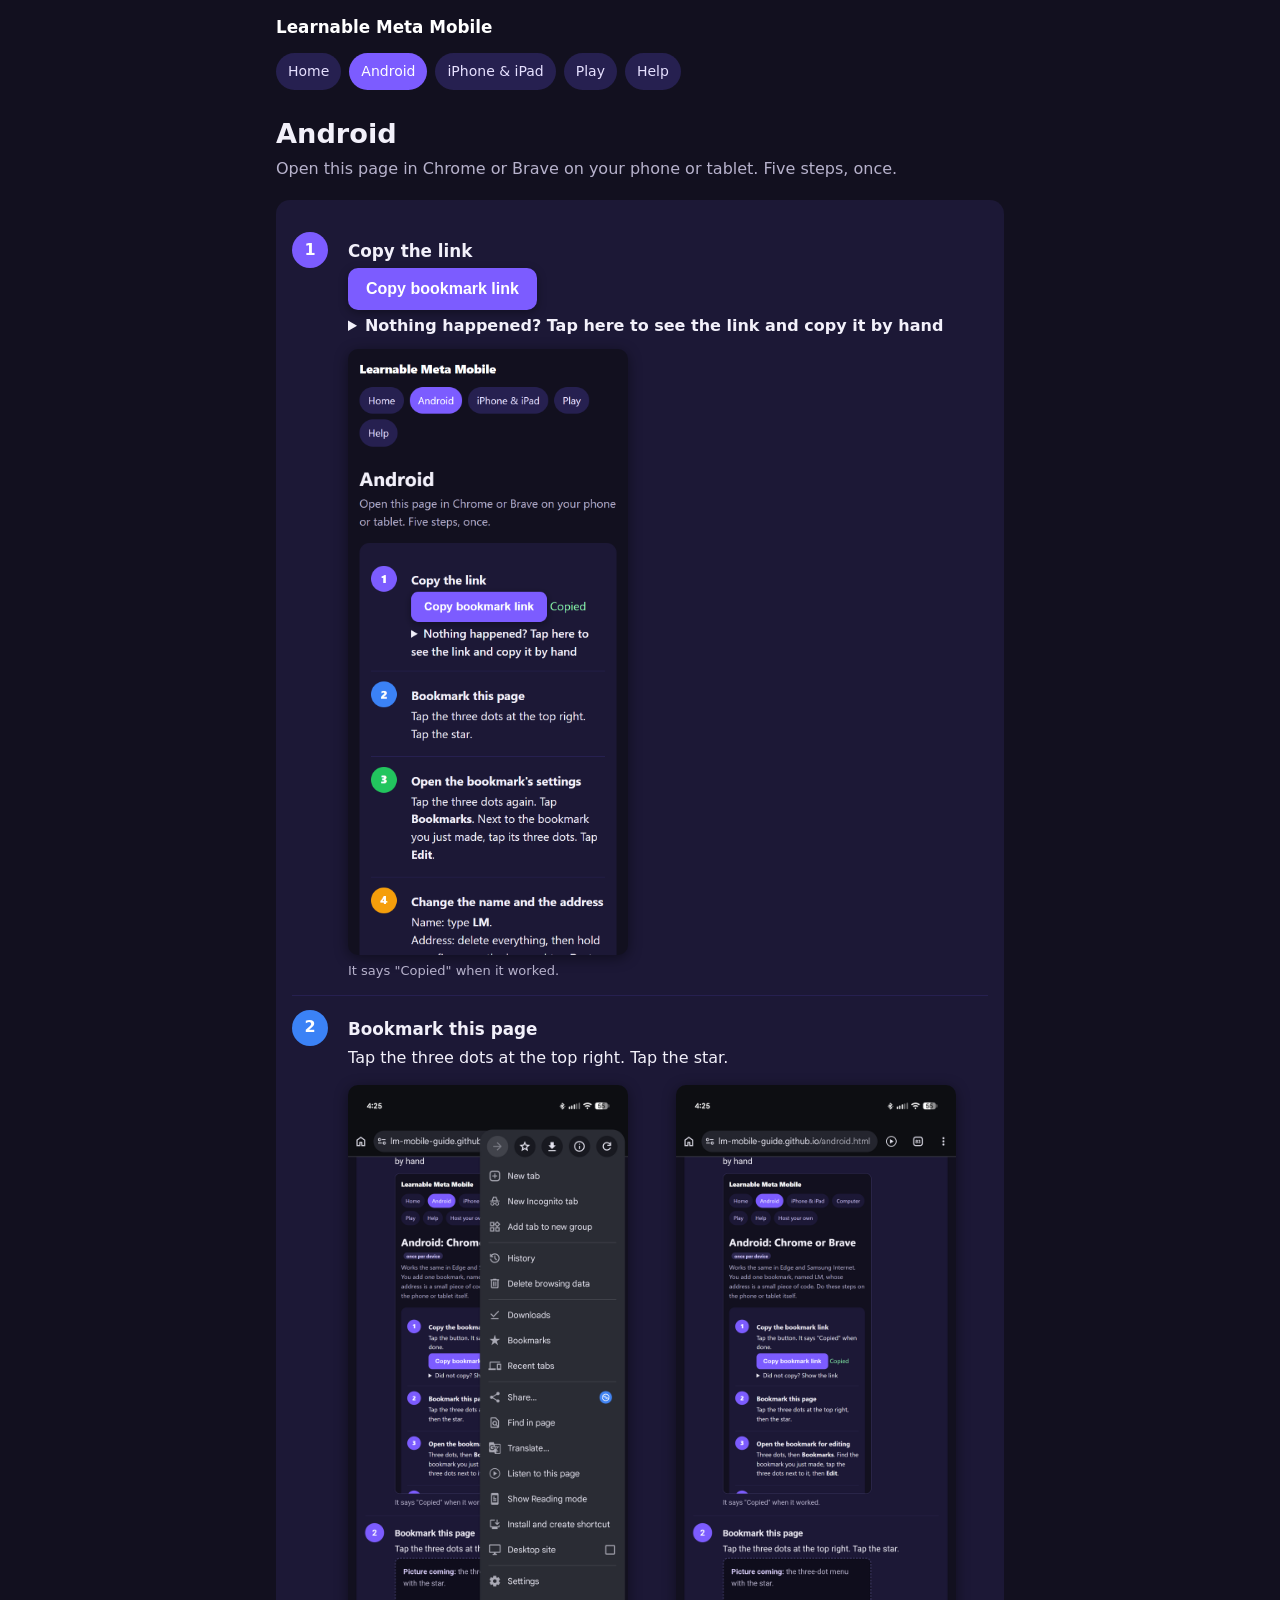
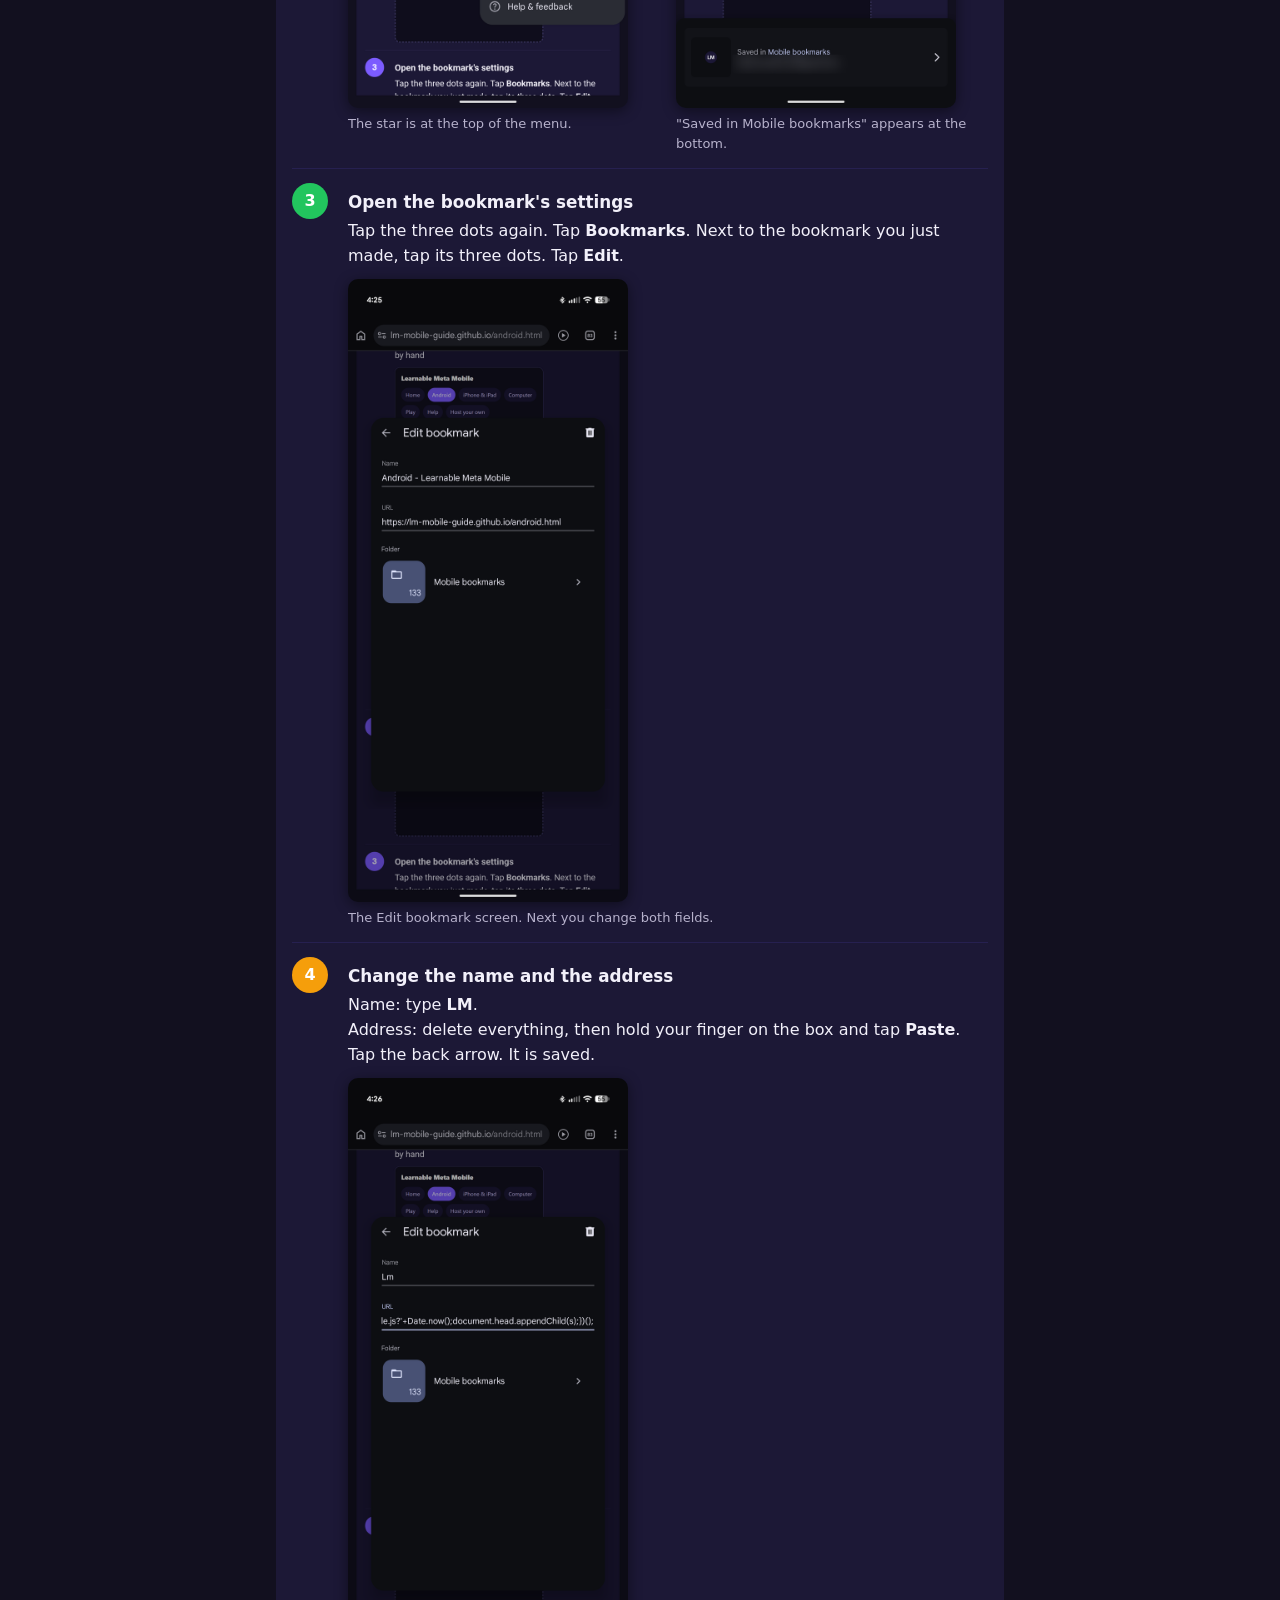
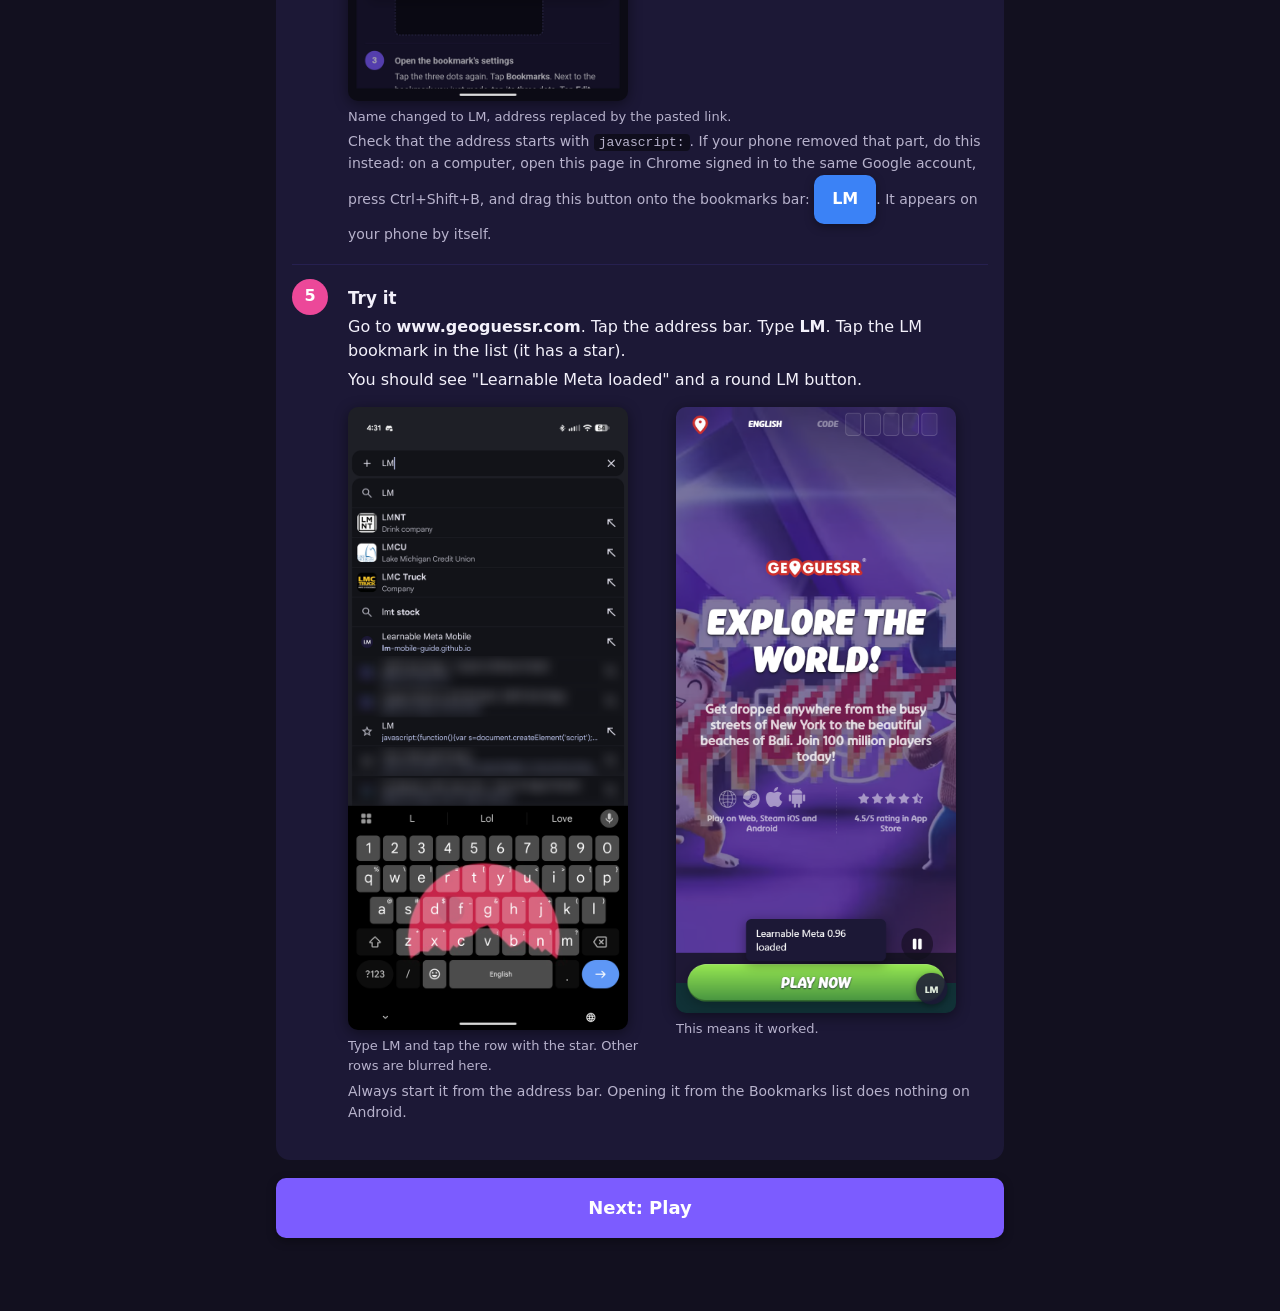
==== docs/android.html @ 1a4f160f "Guide: real phone screenshots for the Android steps and the play page Personal details in the screen" ====
<!doctype html>
<html lang="en">
<head>
<meta charset="utf-8">
<meta name="viewport" content="width=device-width, initial-scale=1">
<title>Android - Learnable Meta Mobile</title>
<link rel="icon" href="favicon.svg">
<link rel="stylesheet" href="style.css">
</head>
<body>
<header class="top">
  <a class="brand" href="index.html">Learnable Meta Mobile</a>
  <nav class="menu">
    <a href="index.html">Home</a>
    <a href="android.html">Android</a>
    <a href="iphone.html">iPhone &amp; iPad</a>
    <a href="play.html">Play</a>
    <a href="help.html">Help</a>
  </nav>
</header>
<main>
  <h1>Android</h1>
  <p class="sub">Open this page in Chrome or Brave on your phone or tablet. Five steps, once.</p>

  <section>
    <div class="step">
      <div class="num">1</div>
      <div>
        <h3>Copy the link</h3>
        <p><button class="btn" data-copy="bookmarklet">Copy bookmark link</button> <span class="ok"></span></p>
        <details><summary>Nothing happened? Tap here to see the link and copy it by hand</summary><textarea readonly data-fill="bookmarklet"></textarea></details>
        <figure class="phone">
          <img src="img/guide-copy.png" alt="The page after tapping the button. It says Copied." loading="lazy">
          <figcaption>It says "Copied" when it worked.</figcaption>
        </figure>
      </div>
    </div>

    <div class="step">
      <div class="num">2</div>
      <div>
        <h3>Bookmark this page</h3>
        <p>Tap the three dots at the top right. Tap the star.</p>
        <div class="row">
          <figure class="phone">
            <img src="img/android-menu-star.png" alt="Chrome's three-dot menu; the star is the second icon in the top row" loading="lazy">
            <figcaption>The star is at the top of the menu.</figcaption>
          </figure>
          <figure class="phone">
            <img src="img/android-saved.png" alt="Chrome shows Saved in Mobile bookmarks at the bottom" loading="lazy">
            <figcaption>"Saved in Mobile bookmarks" appears at the bottom.</figcaption>
          </figure>
        </div>
      </div>
    </div>

    <div class="step">
      <div class="num">3</div>
      <div>
        <h3>Open the bookmark's settings</h3>
        <p>Tap the three dots again. Tap <b>Bookmarks</b>. Next to the bookmark you just made, tap its three dots. Tap <b>Edit</b>.</p>
        <figure class="phone">
          <img src="img/android-edit-before.png" alt="The Edit bookmark screen with the page's name and address" loading="lazy">
          <figcaption>The Edit bookmark screen. Next you change both fields.</figcaption>
        </figure>
      </div>
    </div>

    <div class="step">
      <div class="num">4</div>
      <div>
        <h3>Change the name and the address</h3>
        <p>Name: type <b>LM</b>.<br>Address: delete everything, then hold your finger on the box and tap <b>Paste</b>.<br>Tap the back arrow. It is saved.</p>
        <figure class="phone">
          <img src="img/android-edit-after.png" alt="The Edit bookmark screen with the name LM and the pasted javascript address" loading="lazy">
          <figcaption>Name changed to LM, address replaced by the pasted link.</figcaption>
        </figure>
        <p class="hint">Check that the address starts with <code>javascript:</code>. If your phone removed that part, do this instead: on a computer, open this page in Chrome signed in to the same Google account, press Ctrl+Shift+B, and drag this button onto the bookmarks bar: <a class="btn secondary drag" data-drag href="#">LM</a>. It appears on your phone by itself.</p>
      </div>
    </div>

    <div class="step">
      <div class="num">5</div>
      <div>
        <h3>Try it</h3>
        <p>Go to <b>www.geoguessr.com</b>. Tap the address bar. Type <b>LM</b>. Tap the LM bookmark in the list (it has a star).</p>
        <p>You should see "Learnable Meta loaded" and a round LM button.</p>
        <div class="row">
          <figure class="phone">
            <img src="img/android-address-bar.png" alt="The address bar with LM typed; the LM bookmark with a star is in the list" loading="lazy">
            <figcaption>Type LM and tap the row with the star. Other rows are blurred here.</figcaption>
          </figure>
          <figure class="phone">
            <img src="img/lm-button.png" alt="GeoGuessr with the message Learnable Meta loaded and a round LM button" loading="lazy">
            <figcaption>This means it worked.</figcaption>
          </figure>
        </div>
        <p class="hint">Always start it from the address bar. Opening it from the Bookmarks list does nothing on Android.</p>
      </div>
    </div>
  </section>

  <p class="next"><a class="btn big" href="play.html">Next: Play</a></p>
</main>
<script src="config.js"></script>
<script src="site.js"></script>
</body>
</html>
---- docs/style.css ----
:root {
  color-scheme: dark;
  --bg: #12101f;
  --panel: #1c1836;
  --panel-2: #262050;
  --text: #f2f0fa;
  --muted: #b7b2cc;
  --purple: #7c5cff;
  --blue: #3b82f6;
  --green: #22c55e;
  --orange: #f59e0b;
  --pink: #ec4899;
  --teal: #14b8a6;
}
* { box-sizing: border-box; }
body { margin: 0; font: 16px/1.55 system-ui, -apple-system, "Segoe UI", Roboto, sans-serif; background: var(--bg); color: var(--text); }
main { max-width: 760px; margin: 0 auto; padding: 16px 16px 64px; }
header.top { max-width: 760px; margin: 0 auto; padding: 14px 16px 0; }
header.top a.brand { color: #fff; text-decoration: none; font-weight: 800; font-size: 1.05rem; }
nav.menu { display: flex; flex-wrap: wrap; gap: 8px; margin: 12px 0 4px; }
nav.menu a { background: var(--panel-2); color: #e6e0ff; padding: 8px 12px; border-radius: 999px; text-decoration: none; font-size: 14px; }
nav.menu a.current { background: var(--purple); color: #fff; }
h1 { font-size: 1.7rem; margin: 8px 0 6px; line-height: 1.2; }
h2 { font-size: 1.25rem; margin: 0 0 10px; }
h3 { font-size: 1.05rem; margin: 18px 0 6px; }
p { margin: 8px 0; }
.sub { color: var(--muted); margin: 0 0 18px; }
section { background: var(--panel); border-radius: 14px; padding: 18px 16px; margin: 0 0 16px; }
ol, ul { padding-left: 22px; margin: 8px 0; }
li { margin: 6px 0; }
a { color: #c4b5ff; }
.btn { display: inline-block; padding: 12px 18px; border-radius: 10px; background: var(--purple); color: #fff; font-weight: 700; text-decoration: none; border: 0; font-size: 16px; cursor: pointer; box-shadow: 0 3px 10px rgba(0, 0, 0, .35); }
.btn.secondary { background: var(--blue); }
.btn.play { background: linear-gradient(135deg, #f59e0b, #ea580c); }
.btn.help { background: linear-gradient(135deg, #14b8a6, #0e7490); }
.btn.big { display: block; text-align: center; padding: 16px; font-size: 18px; margin: 10px 0; }
.drag { cursor: grab; }
code, textarea, pre { font-family: ui-monospace, Menlo, Consolas, monospace; font-size: 13px; }
code { background: #0f0d1c; padding: 1px 5px; border-radius: 4px; }
textarea { width: 100%; min-height: 84px; margin-top: 8px; background: #0f0d1c; color: #dcd8f0; border: 0; border-radius: 8px; padding: 8px; }
.ok { color: #8ef0b0; }
.warn { color: #ffd27a; }
.hint { color: var(--muted); font-size: 14px; }
details summary { cursor: pointer; font-weight: 600; }
.tag { display: inline-block; font-size: 12px; font-weight: 700; padding: 2px 8px; border-radius: 999px; background: var(--panel-2); color: #e6e0ff; vertical-align: middle; margin-left: 6px; }

/* step-by-step blocks */
.step { display: grid; grid-template-columns: 44px 1fr; gap: 12px; padding: 14px 0; border-top: 1px solid var(--panel-2); }
.step:first-of-type { border-top: 0; }
.step .num { width: 36px; height: 36px; border-radius: 50%; background: var(--purple); color: #fff; font-weight: 800; display: flex; align-items: center; justify-content: center; }
.step:nth-of-type(2) .num { background: var(--blue); }
.step:nth-of-type(3) .num { background: var(--green); }
.step:nth-of-type(4) .num { background: var(--orange); }
.step:nth-of-type(5) .num { background: var(--pink); }
.step h3 { margin: 6px 0 4px; }
.step p { margin: 4px 0; }
.step figure { margin: 10px 0 0; }
figure img { display: block; max-width: 100%; height: auto; border-radius: 10px; background: #0f0d1c; box-shadow: 0 3px 14px rgba(0, 0, 0, .45); }
figure.phone img { max-width: 280px; }
figure.wide img { width: 100%; }
figcaption { color: var(--muted); font-size: 13px; margin-top: 6px; }
.row { display: flex; flex-wrap: wrap; gap: 16px; align-items: flex-start; }
.row figure { flex: 1 1 240px; margin: 10px 0 0; }
.placeholder { max-width: 280px; min-height: 120px; border-radius: 10px; padding: 14px; color: #fff; font-size: 14px; background: linear-gradient(135deg, #3b3170, #2a2550); }
.placeholder b { color: #ffd27a; }

/* device cards */
.cards { display: grid; grid-template-columns: repeat(auto-fit, minmax(200px, 1fr)); gap: 12px; }
.card { display: block; border-radius: 14px; padding: 18px 16px; text-decoration: none; color: #fff; background: linear-gradient(135deg, #7c5cff, #4c2fd6); box-shadow: 0 4px 14px rgba(0, 0, 0, .35); }
.card.android { background: linear-gradient(135deg, #22c55e, #15803d); }
.card.iphone { background: linear-gradient(135deg, #3b82f6, #1e40af); }
.card:hover { filter: brightness(1.08); }
.card b { display: block; font-size: 1.1rem; margin-bottom: 4px; }
.card span { color: rgba(255, 255, 255, .85); font-size: 14px; }
.next { margin-top: 18px; }
footer { color: var(--muted); font-size: 14px; text-align: center; margin-top: 24px; }
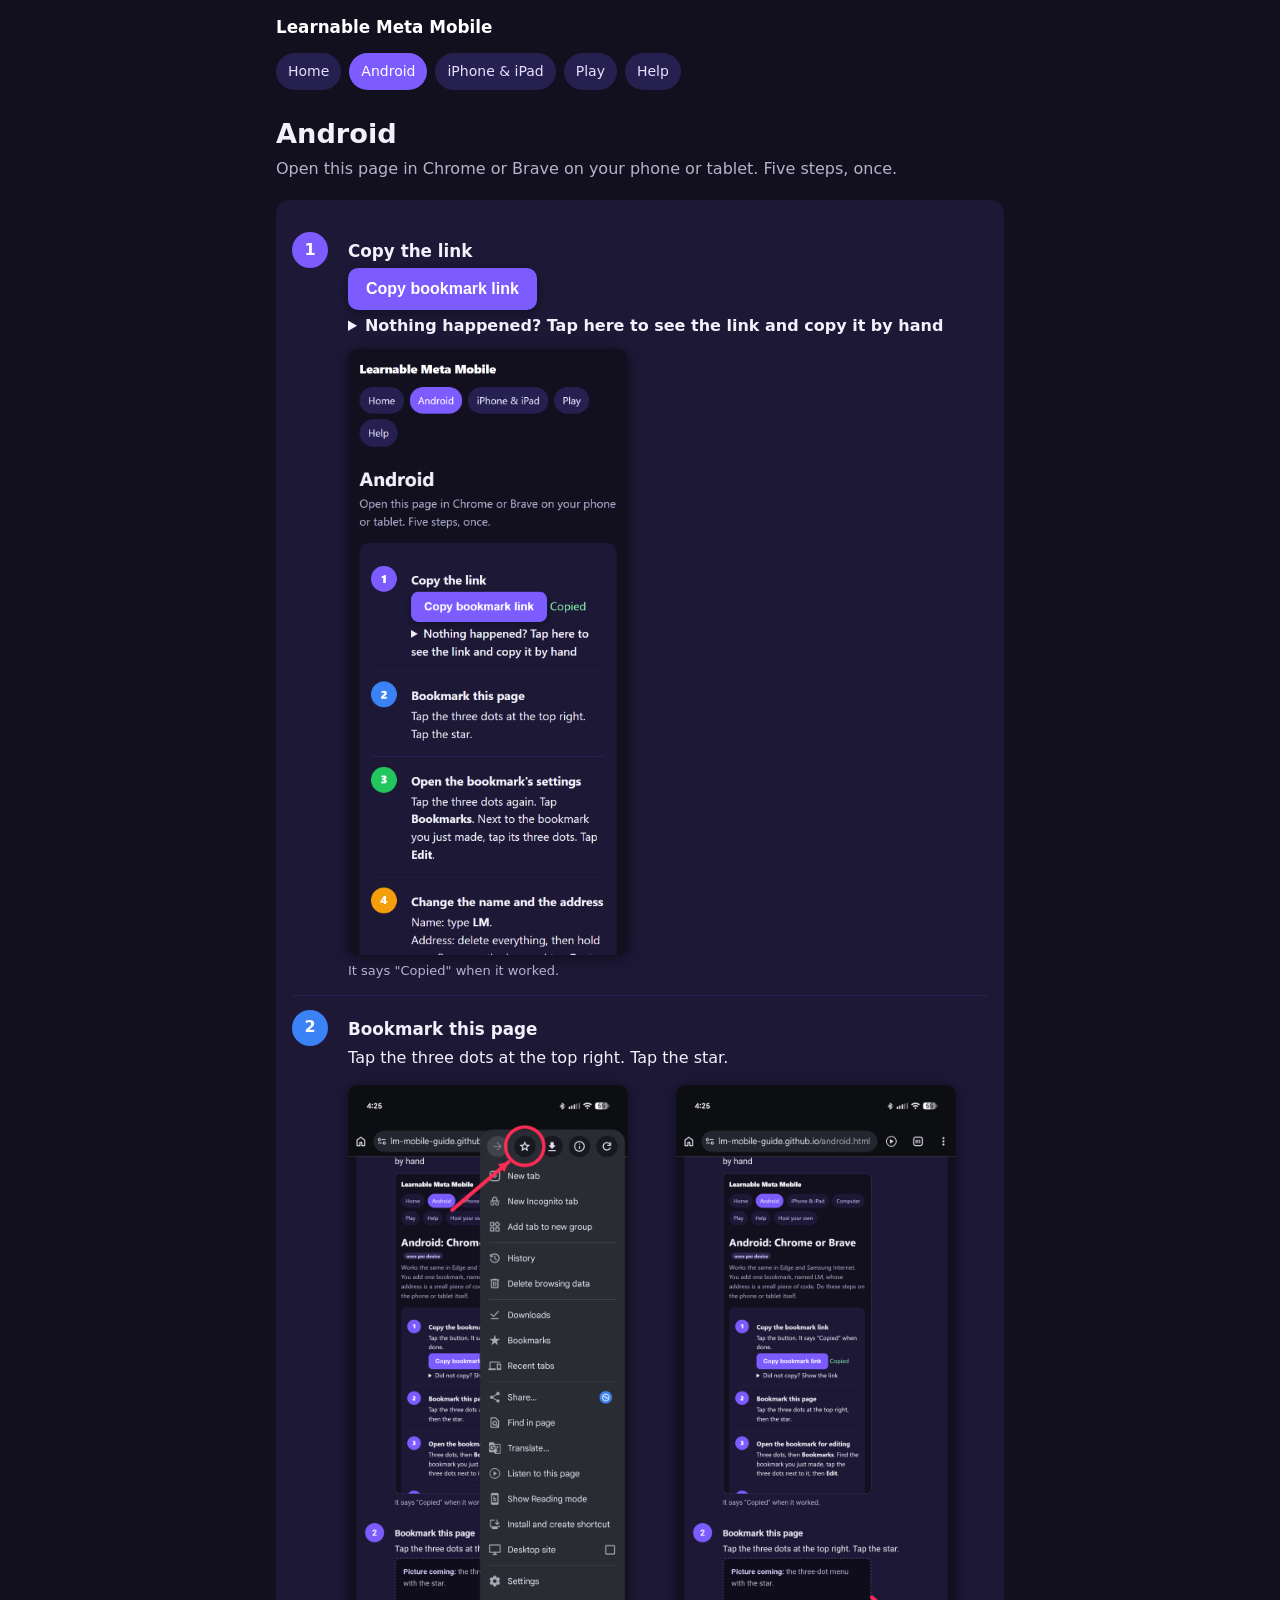
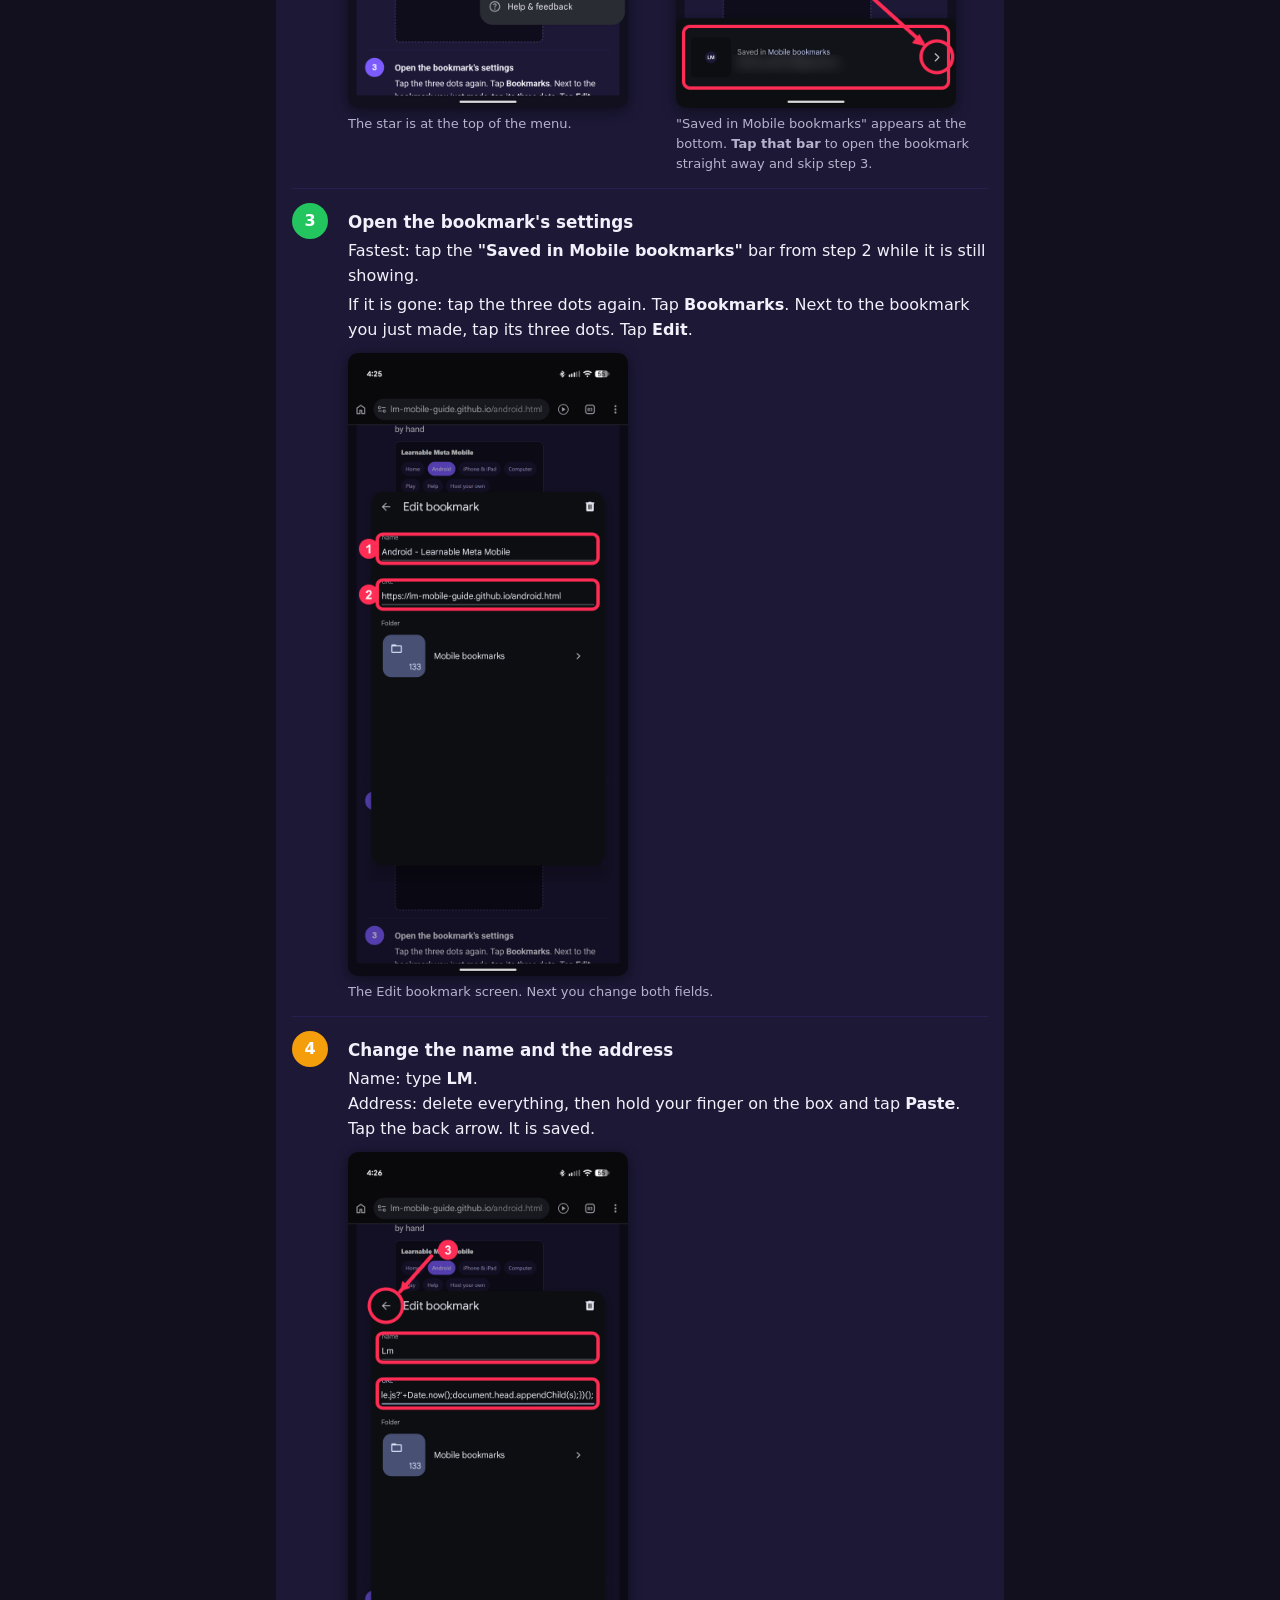
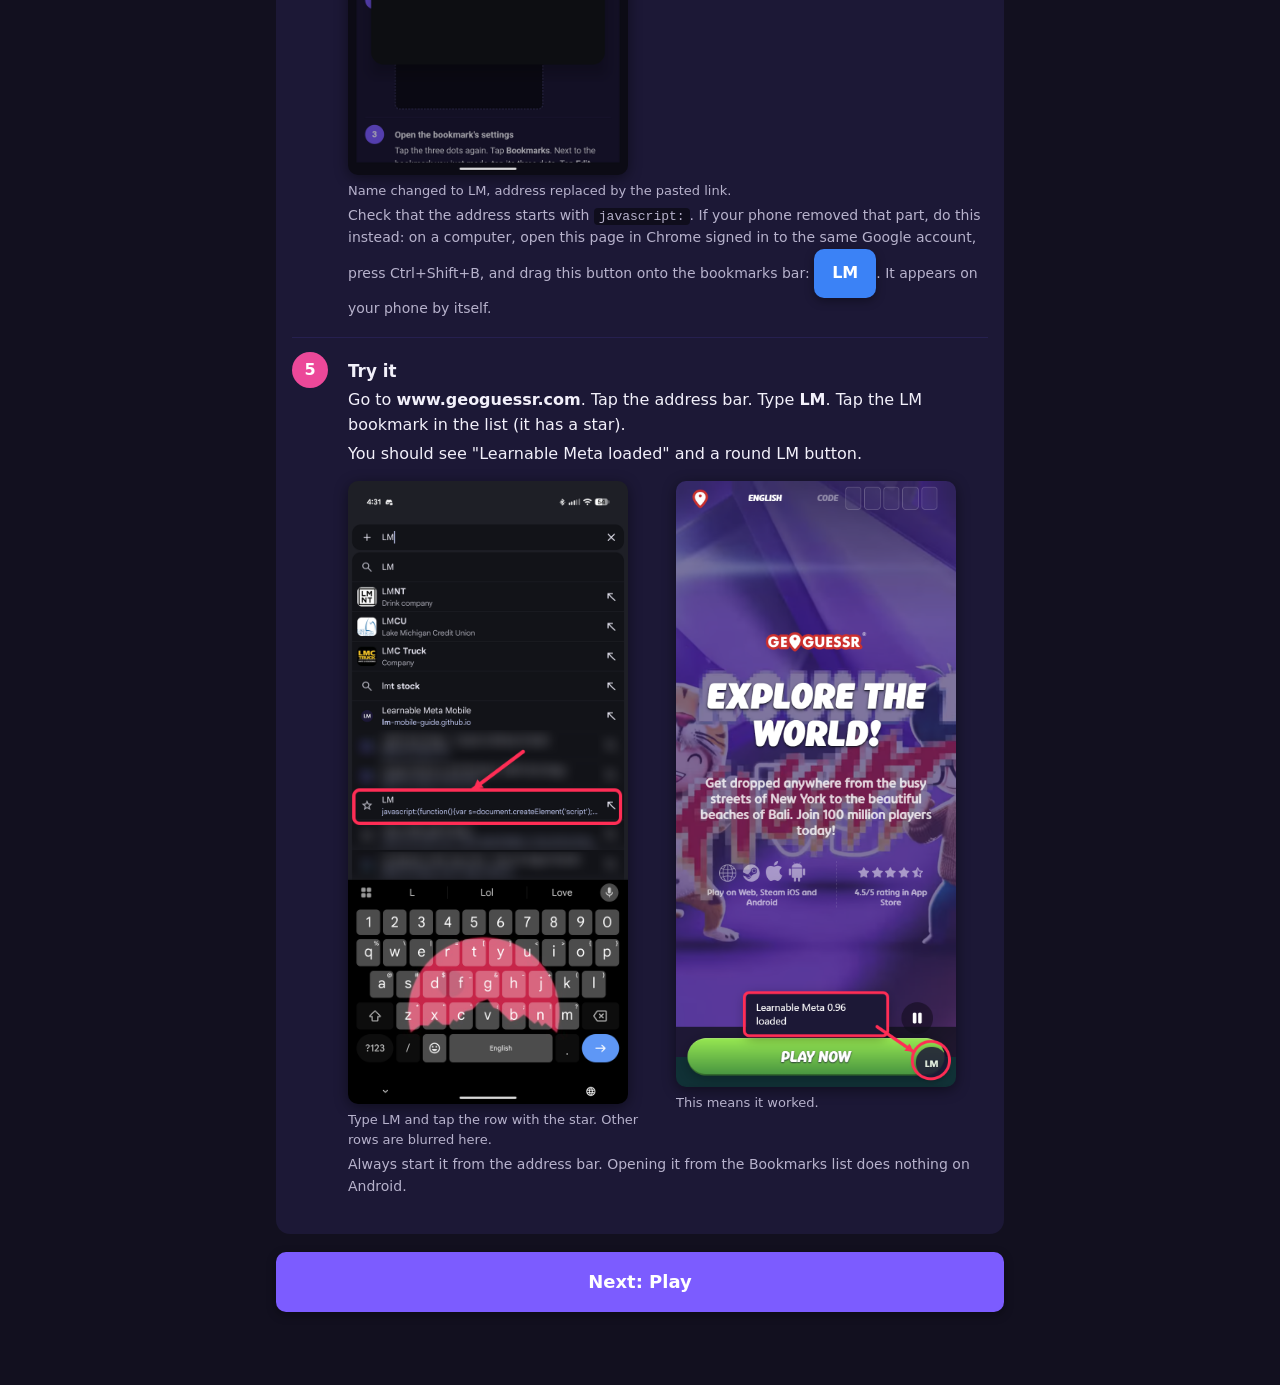
==== commit d486334c: "Guide: tap the Saved bar to open the bookmark directly" ====
--- a/docs/android.html
+++ b/docs/android.html
@@ -47,8 +47,8 @@
             <figcaption>The star is at the top of the menu.</figcaption>
           </figure>
           <figure class="phone">
-            <img src="img/android-saved.png" alt="Chrome shows Saved in Mobile bookmarks at the bottom" loading="lazy">
-            <figcaption>"Saved in Mobile bookmarks" appears at the bottom.</figcaption>
+            <img src="img/android-saved.png" alt="Chrome shows a Saved in Mobile bookmarks bar at the bottom; tap it to open the bookmark" loading="lazy">
+            <figcaption>"Saved in Mobile bookmarks" appears at the bottom. <b>Tap that bar</b> to open the bookmark straight away and skip step 3.</figcaption>
           </figure>
         </div>
       </div>
@@ -58,7 +58,8 @@
       <div class="num">3</div>
       <div>
         <h3>Open the bookmark's settings</h3>
-        <p>Tap the three dots again. Tap <b>Bookmarks</b>. Next to the bookmark you just made, tap its three dots. Tap <b>Edit</b>.</p>
+        <p>Fastest: tap the <b>"Saved in Mobile bookmarks"</b> bar from step 2 while it is still showing.</p>
+        <p>If it is gone: tap the three dots again. Tap <b>Bookmarks</b>. Next to the bookmark you just made, tap its three dots. Tap <b>Edit</b>.</p>
         <figure class="phone">
           <img src="img/android-edit-before.png" alt="The Edit bookmark screen with the page's name and address" loading="lazy">
           <figcaption>The Edit bookmark screen. Next you change both fields.</figcaption>
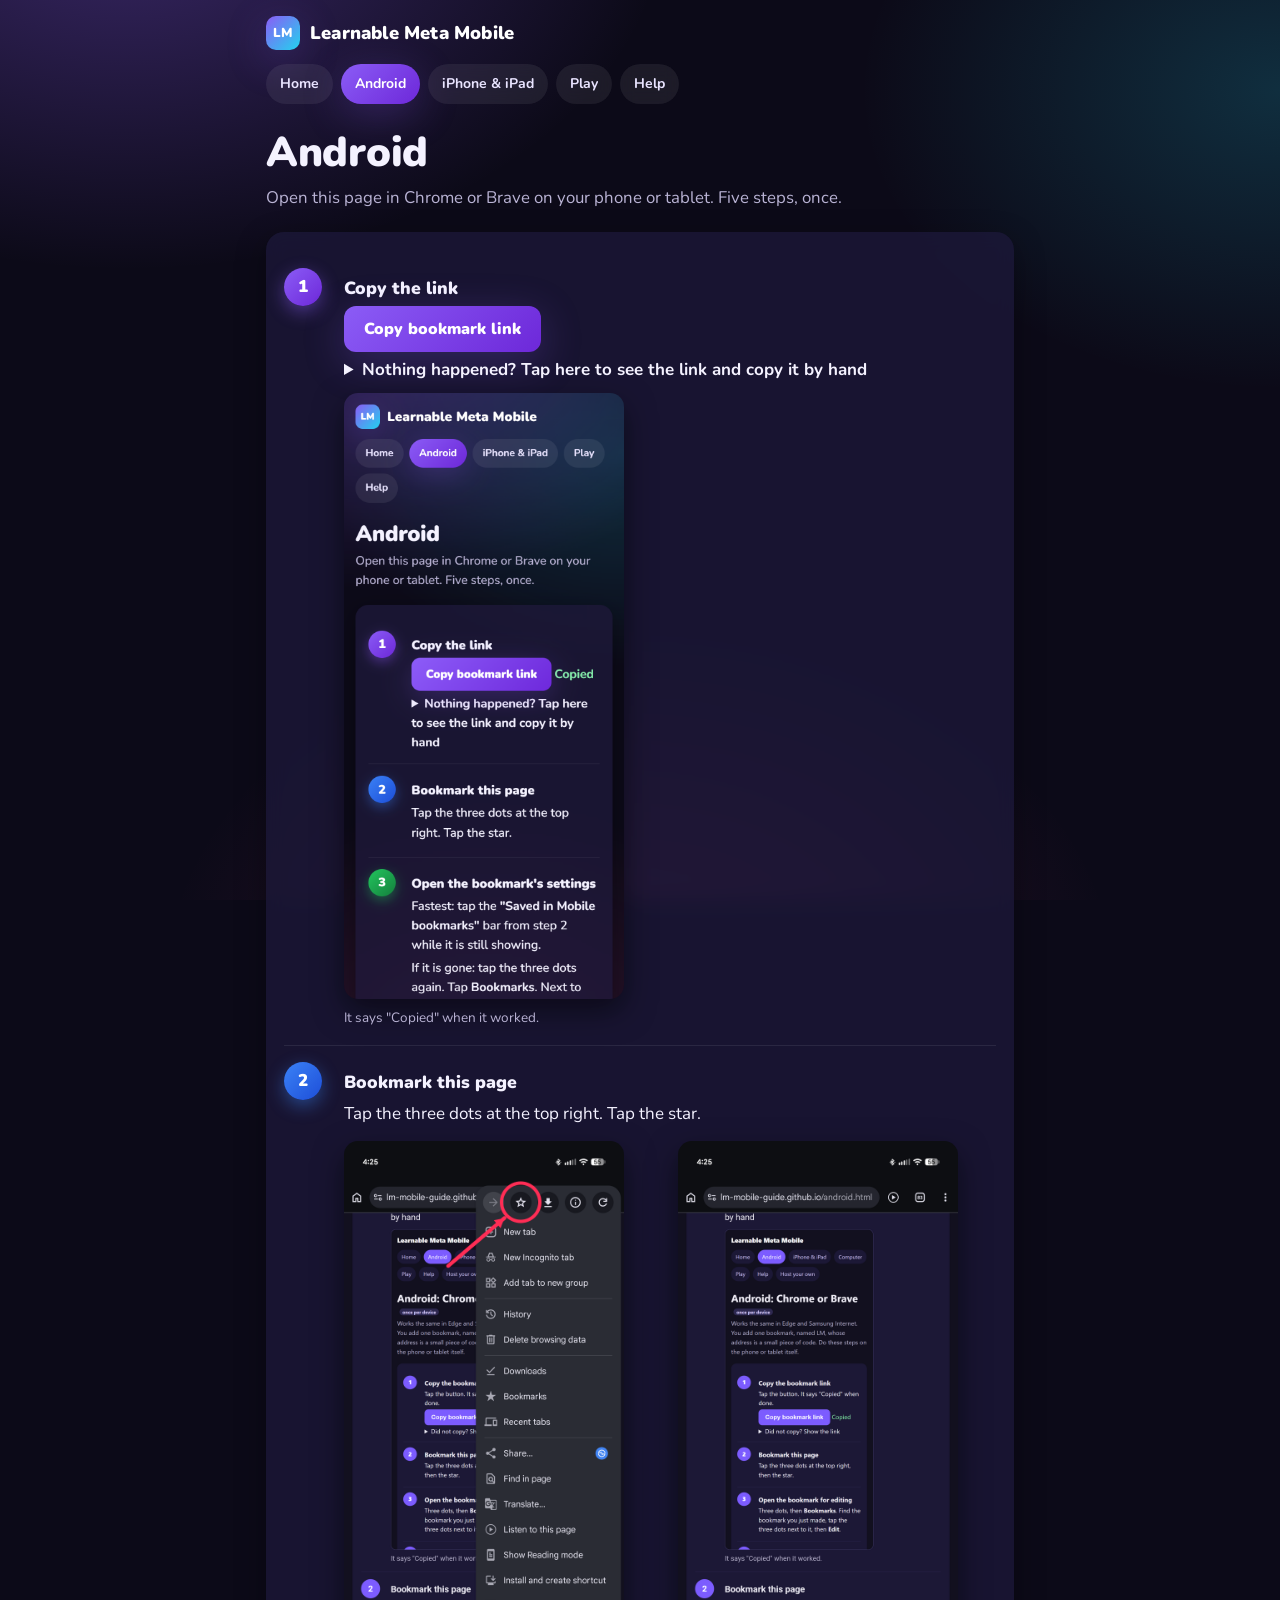
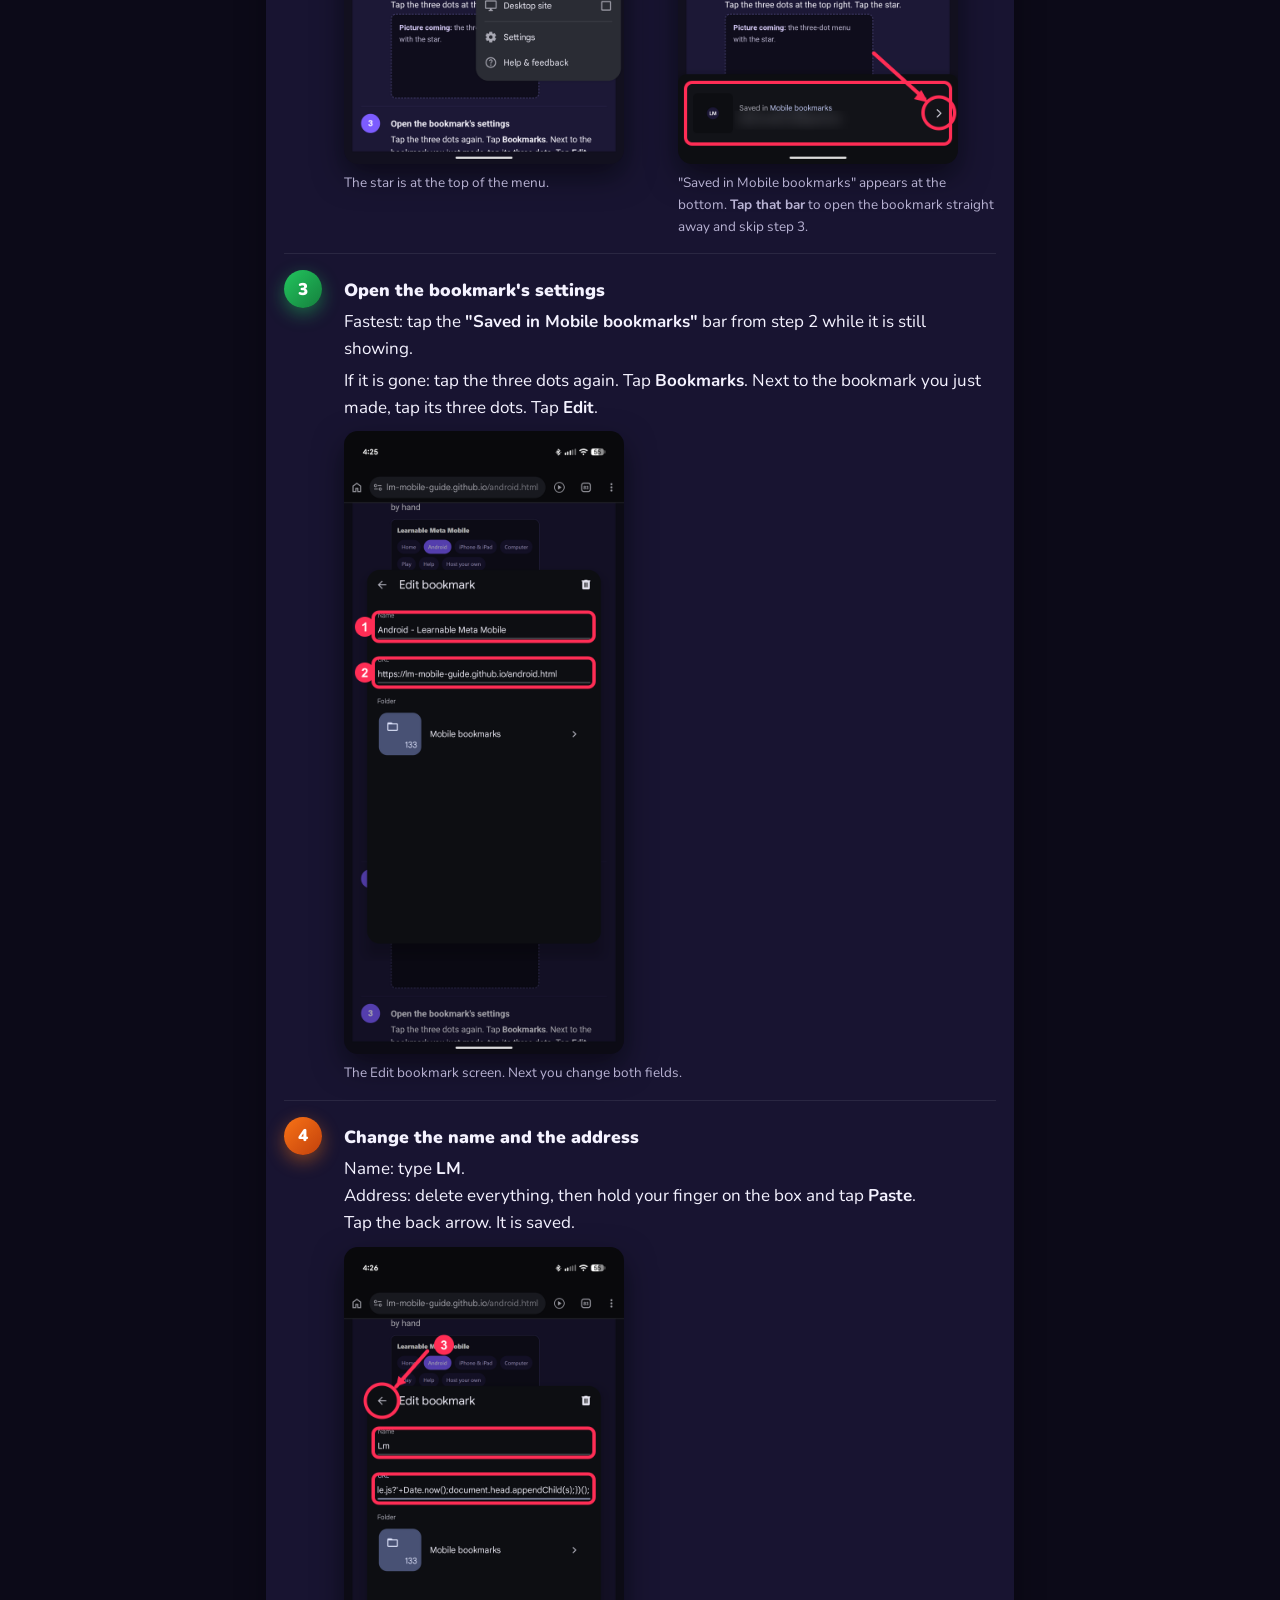
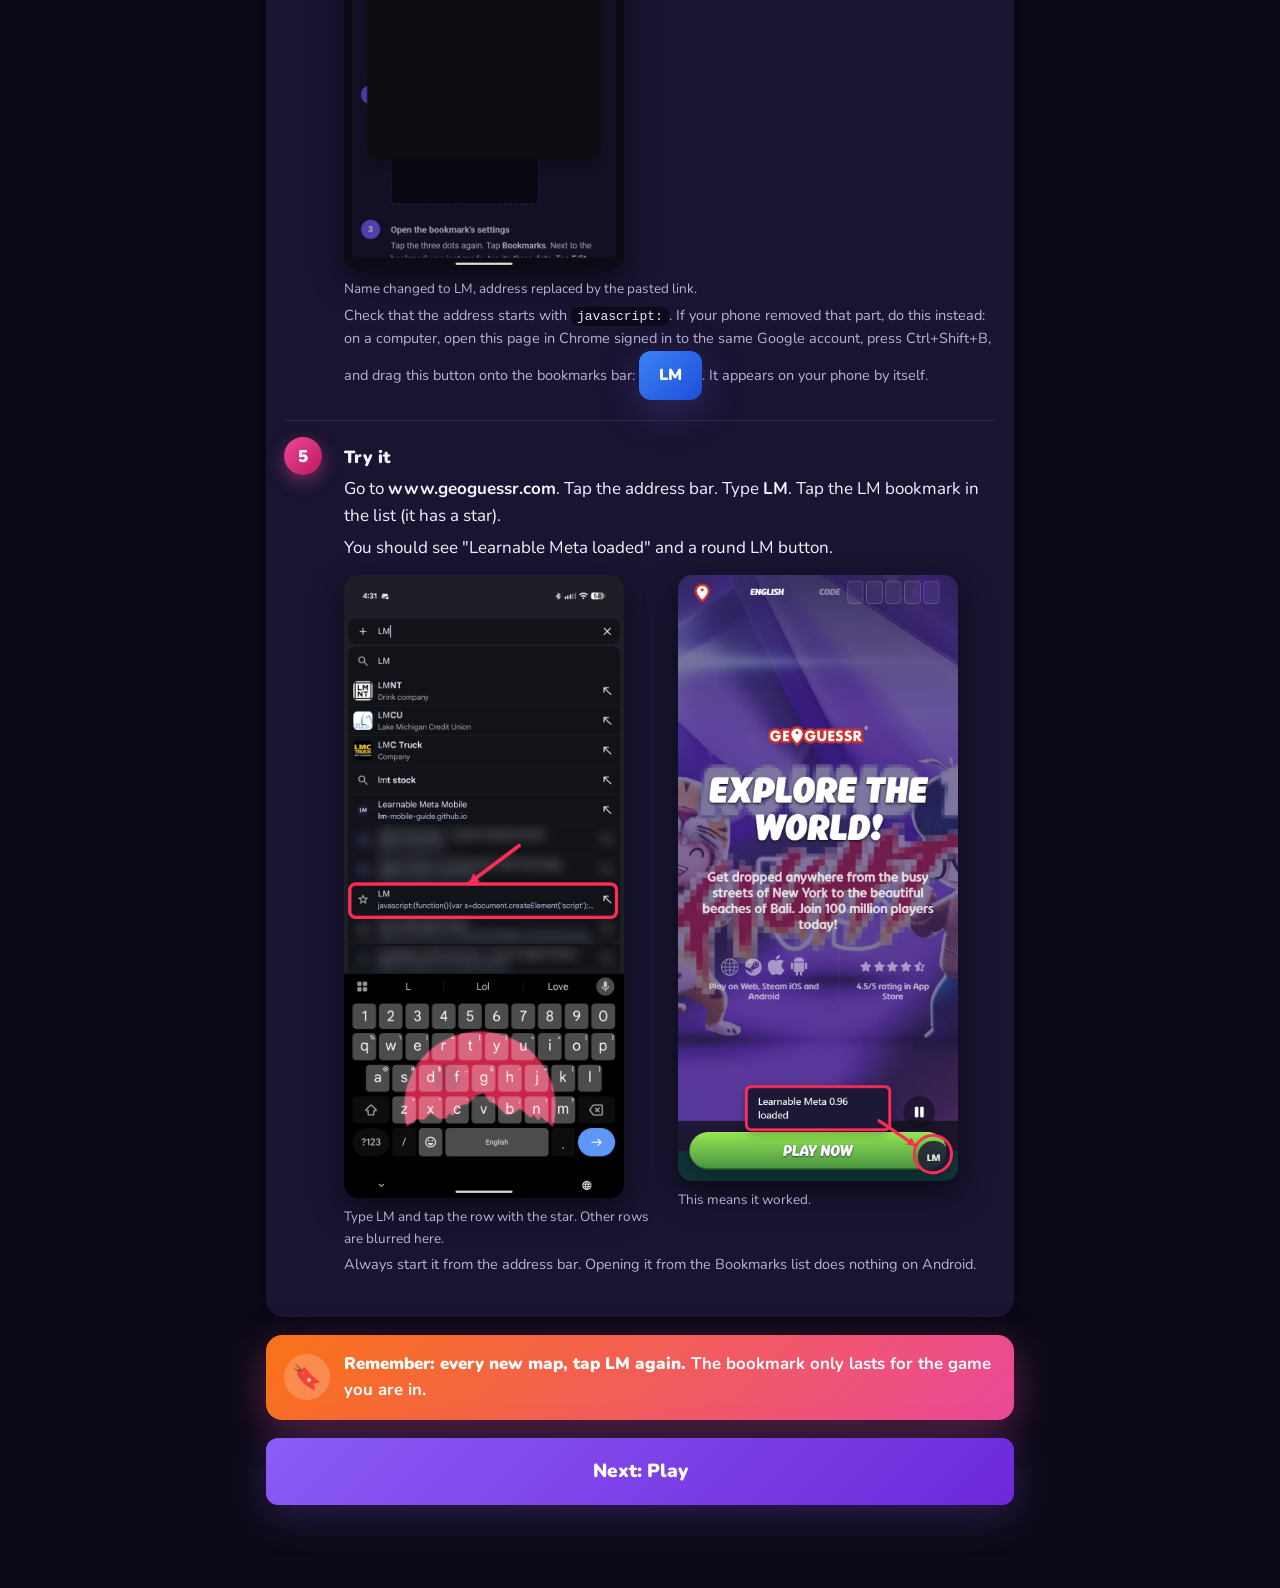
==== commit d37411f3: "Release 1.0.0: new look, map-switch reminder, open-source link, MIT licence" ====
--- a/docs/android.html
+++ b/docs/android.html
@@ -101,6 +101,11 @@
     </div>
   </section>
 
+  <div class="remember">
+    <div class="icon">🔖</div>
+    <div><b>Remember: every new map, tap LM again.</b> The bookmark only lasts for the game you are in.</div>
+  </div>
+
   <p class="next"><a class="btn big" href="play.html">Next: Play</a></p>
 </main>
 <script src="config.js"></script>
--- a/docs/style.css
+++ b/docs/style.css
@@ -1,76 +1,141 @@
+@import url('https://fonts.googleapis.com/css2?family=Nunito:wght@500;700;900&display=swap');
+
 :root {
   color-scheme: dark;
-  --bg: #12101f;
-  --panel: #1c1836;
-  --panel-2: #262050;
-  --text: #f2f0fa;
-  --muted: #b7b2cc;
-  --purple: #7c5cff;
+  --bg: #0c0a18;
+  --panel: rgba(30, 25, 60, .72);
+  --panel-2: #2a2352;
+  --text: #f4f2ff;
+  --muted: #b9b3d4;
+  --purple: #8b5cf6;
+  --violet: #6d28d9;
   --blue: #3b82f6;
+  --cyan: #22d3ee;
   --green: #22c55e;
-  --orange: #f59e0b;
+  --orange: #f97316;
   --pink: #ec4899;
   --teal: #14b8a6;
+  --glow: 0 10px 40px rgba(139, 92, 246, .25);
 }
 * { box-sizing: border-box; }
-body { margin: 0; font: 16px/1.55 system-ui, -apple-system, "Segoe UI", Roboto, sans-serif; background: var(--bg); color: var(--text); }
-main { max-width: 760px; margin: 0 auto; padding: 16px 16px 64px; }
-header.top { max-width: 760px; margin: 0 auto; padding: 14px 16px 0; }
-header.top a.brand { color: #fff; text-decoration: none; font-weight: 800; font-size: 1.05rem; }
-nav.menu { display: flex; flex-wrap: wrap; gap: 8px; margin: 12px 0 4px; }
-nav.menu a { background: var(--panel-2); color: #e6e0ff; padding: 8px 12px; border-radius: 999px; text-decoration: none; font-size: 14px; }
-nav.menu a.current { background: var(--purple); color: #fff; }
-h1 { font-size: 1.7rem; margin: 8px 0 6px; line-height: 1.2; }
-h2 { font-size: 1.25rem; margin: 0 0 10px; }
-h3 { font-size: 1.05rem; margin: 18px 0 6px; }
+html { scroll-behavior: smooth; }
+body {
+  margin: 0;
+  font: 17px/1.6 "Nunito", system-ui, -apple-system, "Segoe UI", Roboto, sans-serif;
+  color: var(--text);
+  background:
+    radial-gradient(900px 600px at 10% -10%, rgba(139, 92, 246, .35), transparent 60%),
+    radial-gradient(700px 500px at 100% 10%, rgba(34, 211, 238, .18), transparent 60%),
+    radial-gradient(800px 600px at 50% 110%, rgba(236, 72, 153, .18), transparent 60%),
+    var(--bg);
+  background-attachment: fixed;
+}
+main { max-width: 780px; margin: 0 auto; padding: 12px 16px 72px; }
+header.top { max-width: 780px; margin: 0 auto; padding: 16px 16px 0; }
+header.top a.brand {
+  display: inline-flex; align-items: center; gap: 10px;
+  color: #fff; text-decoration: none; font-weight: 900; font-size: 1.15rem; letter-spacing: .2px;
+}
+header.top a.brand::before {
+  content: "LM"; display: inline-flex; align-items: center; justify-content: center;
+  width: 34px; height: 34px; border-radius: 10px; font-size: 13px; font-weight: 900;
+  background: linear-gradient(135deg, var(--purple), var(--cyan)); color: #fff; box-shadow: var(--glow);
+}
+nav.menu { display: flex; flex-wrap: wrap; gap: 8px; margin: 14px 0 4px; }
+nav.menu a {
+  background: rgba(255, 255, 255, .07); color: #e9e4ff; padding: 9px 14px; border-radius: 999px;
+  text-decoration: none; font-size: 14px; font-weight: 700; backdrop-filter: blur(8px);
+  transition: transform .15s ease, background .15s ease;
+}
+nav.menu a:hover { transform: translateY(-1px); background: rgba(255, 255, 255, .14); }
+nav.menu a.current { background: linear-gradient(135deg, var(--purple), var(--violet)); color: #fff; box-shadow: var(--glow); }
+
+h1 { font-size: clamp(1.9rem, 6vw, 2.6rem); margin: 10px 0 8px; line-height: 1.12; font-weight: 900; letter-spacing: -.3px; }
+h1 .grad, .grad {
+  background: linear-gradient(90deg, #c4b5fd, #67e8f9 55%, #f9a8d4); -webkit-background-clip: text; background-clip: text; color: transparent;
+}
+h2 { font-size: 1.35rem; margin: 0 0 10px; font-weight: 900; }
+h3 { font-size: 1.1rem; margin: 18px 0 6px; font-weight: 900; }
 p { margin: 8px 0; }
-.sub { color: var(--muted); margin: 0 0 18px; }
-section { background: var(--panel); border-radius: 14px; padding: 18px 16px; margin: 0 0 16px; }
+.sub { color: var(--muted); margin: 0 0 20px; font-size: 1.05rem; }
+section {
+  background: var(--panel); backdrop-filter: blur(10px); -webkit-backdrop-filter: blur(10px);
+  border-radius: 18px; padding: 20px 18px; margin: 0 0 18px; box-shadow: 0 10px 30px rgba(0, 0, 0, .35);
+}
 ol, ul { padding-left: 22px; margin: 8px 0; }
 li { margin: 6px 0; }
-a { color: #c4b5ff; }
-.btn { display: inline-block; padding: 12px 18px; border-radius: 10px; background: var(--purple); color: #fff; font-weight: 700; text-decoration: none; border: 0; font-size: 16px; cursor: pointer; box-shadow: 0 3px 10px rgba(0, 0, 0, .35); }
-.btn.secondary { background: var(--blue); }
-.btn.play { background: linear-gradient(135deg, #f59e0b, #ea580c); }
-.btn.help { background: linear-gradient(135deg, #14b8a6, #0e7490); }
-.btn.big { display: block; text-align: center; padding: 16px; font-size: 18px; margin: 10px 0; }
+a { color: #c4b5fd; }
+.btn {
+  display: inline-block; padding: 12px 20px; border-radius: 12px; color: #fff; font-weight: 900; text-decoration: none;
+  border: 0; font-size: 16px; cursor: pointer; font-family: inherit;
+  background: linear-gradient(135deg, var(--purple), var(--violet)); box-shadow: var(--glow);
+  transition: transform .15s ease, filter .15s ease;
+}
+.btn:hover { transform: translateY(-2px); filter: brightness(1.08); }
+.btn.secondary { background: linear-gradient(135deg, var(--blue), #1d4ed8); }
+.btn.play { background: linear-gradient(135deg, var(--orange), #dc2626); box-shadow: 0 10px 40px rgba(249, 115, 22, .3); }
+.btn.help { background: linear-gradient(135deg, var(--teal), #0e7490); box-shadow: 0 10px 40px rgba(20, 184, 166, .3); }
+.btn.big { display: block; text-align: center; padding: 18px; font-size: 19px; margin: 12px 0; }
 .drag { cursor: grab; }
 code, textarea, pre { font-family: ui-monospace, Menlo, Consolas, monospace; font-size: 13px; }
-code { background: #0f0d1c; padding: 1px 5px; border-radius: 4px; }
-textarea { width: 100%; min-height: 84px; margin-top: 8px; background: #0f0d1c; color: #dcd8f0; border: 0; border-radius: 8px; padding: 8px; }
-.ok { color: #8ef0b0; }
-.warn { color: #ffd27a; }
-.hint { color: var(--muted); font-size: 14px; }
-details summary { cursor: pointer; font-weight: 600; }
-.tag { display: inline-block; font-size: 12px; font-weight: 700; padding: 2px 8px; border-radius: 999px; background: var(--panel-2); color: #e6e0ff; vertical-align: middle; margin-left: 6px; }
+code { background: rgba(0, 0, 0, .45); padding: 2px 6px; border-radius: 6px; color: #e9e4ff; }
+textarea { width: 100%; min-height: 84px; margin-top: 8px; background: rgba(0, 0, 0, .45); color: #dcd8f0; border: 0; border-radius: 10px; padding: 10px; }
+.ok { color: #86efac; font-weight: 700; }
+.warn { color: #fde68a; font-weight: 700; }
+.hint { color: var(--muted); font-size: 14.5px; }
+details summary { cursor: pointer; font-weight: 700; }
+.tag { display: inline-block; font-size: 12px; font-weight: 900; padding: 3px 10px; border-radius: 999px; background: rgba(255, 255, 255, .1); color: #e9e4ff; vertical-align: middle; margin-left: 6px; }
+
+/* hero (home) */
+.hero { display: grid; grid-template-columns: 1.2fr .8fr; gap: 18px; align-items: center; margin: 6px 0 20px; }
+.hero img { width: 100%; max-width: 300px; margin: 0 auto; display: block; border-radius: 22px; box-shadow: 0 25px 60px rgba(0, 0, 0, .55), var(--glow); transform: rotate(3deg); }
+@media (max-width: 640px) { .hero { grid-template-columns: 1fr; } .hero img { max-width: 240px; transform: rotate(2deg); } }
+
+/* the big reminder */
+.remember {
+  display: flex; gap: 14px; align-items: center; margin: 14px 0 18px; padding: 16px 18px; border-radius: 16px; color: #fff;
+  background: linear-gradient(135deg, #f97316, #ec4899); box-shadow: 0 12px 40px rgba(236, 72, 153, .35);
+  font-weight: 700; font-size: 1.05rem;
+}
+.remember .icon { flex: none; width: 46px; height: 46px; border-radius: 50%; background: rgba(255, 255, 255, .2); display: flex; align-items: center; justify-content: center; font-size: 24px; }
+.remember b { font-weight: 900; }
 
 /* step-by-step blocks */
-.step { display: grid; grid-template-columns: 44px 1fr; gap: 12px; padding: 14px 0; border-top: 1px solid var(--panel-2); }
+.step { display: grid; grid-template-columns: 46px 1fr; gap: 14px; padding: 16px 0; border-top: 1px solid rgba(255, 255, 255, .08); }
 .step:first-of-type { border-top: 0; }
-.step .num { width: 36px; height: 36px; border-radius: 50%; background: var(--purple); color: #fff; font-weight: 800; display: flex; align-items: center; justify-content: center; }
-.step:nth-of-type(2) .num { background: var(--blue); }
-.step:nth-of-type(3) .num { background: var(--green); }
-.step:nth-of-type(4) .num { background: var(--orange); }
-.step:nth-of-type(5) .num { background: var(--pink); }
+.step .num { width: 38px; height: 38px; border-radius: 50%; color: #fff; font-weight: 900; display: flex; align-items: center; justify-content: center; background: linear-gradient(135deg, var(--purple), var(--violet)); box-shadow: 0 6px 18px rgba(139, 92, 246, .45); }
+.step:nth-of-type(2) .num { background: linear-gradient(135deg, var(--blue), #1d4ed8); box-shadow: 0 6px 18px rgba(59, 130, 246, .45); }
+.step:nth-of-type(3) .num { background: linear-gradient(135deg, var(--green), #15803d); box-shadow: 0 6px 18px rgba(34, 197, 94, .45); }
+.step:nth-of-type(4) .num { background: linear-gradient(135deg, var(--orange), #c2410c); box-shadow: 0 6px 18px rgba(249, 115, 22, .45); }
+.step:nth-of-type(5) .num { background: linear-gradient(135deg, var(--pink), #be185d); box-shadow: 0 6px 18px rgba(236, 72, 153, .45); }
 .step h3 { margin: 6px 0 4px; }
 .step p { margin: 4px 0; }
 .step figure { margin: 10px 0 0; }
-figure img { display: block; max-width: 100%; height: auto; border-radius: 10px; background: #0f0d1c; box-shadow: 0 3px 14px rgba(0, 0, 0, .45); }
+figure img { display: block; max-width: 100%; height: auto; border-radius: 14px; background: #0f0d1c; box-shadow: 0 12px 30px rgba(0, 0, 0, .5); }
 figure.phone img { max-width: 280px; }
 figure.wide img { width: 100%; }
-figcaption { color: var(--muted); font-size: 13px; margin-top: 6px; }
+figcaption { color: var(--muted); font-size: 13.5px; margin-top: 8px; }
 .row { display: flex; flex-wrap: wrap; gap: 16px; align-items: flex-start; }
 .row figure { flex: 1 1 240px; margin: 10px 0 0; }
-.placeholder { max-width: 280px; min-height: 120px; border-radius: 10px; padding: 14px; color: #fff; font-size: 14px; background: linear-gradient(135deg, #3b3170, #2a2550); }
-.placeholder b { color: #ffd27a; }
+.placeholder { max-width: 280px; min-height: 120px; border-radius: 14px; padding: 14px; color: #fff; font-size: 14px; background: linear-gradient(135deg, #3b3170, #2a2550); }
+.placeholder b { color: #fde68a; }
 
 /* device cards */
-.cards { display: grid; grid-template-columns: repeat(auto-fit, minmax(200px, 1fr)); gap: 12px; }
-.card { display: block; border-radius: 14px; padding: 18px 16px; text-decoration: none; color: #fff; background: linear-gradient(135deg, #7c5cff, #4c2fd6); box-shadow: 0 4px 14px rgba(0, 0, 0, .35); }
-.card.android { background: linear-gradient(135deg, #22c55e, #15803d); }
-.card.iphone { background: linear-gradient(135deg, #3b82f6, #1e40af); }
-.card:hover { filter: brightness(1.08); }
-.card b { display: block; font-size: 1.1rem; margin-bottom: 4px; }
-.card span { color: rgba(255, 255, 255, .85); font-size: 14px; }
+.cards { display: grid; grid-template-columns: repeat(auto-fit, minmax(220px, 1fr)); gap: 14px; }
+.card { display: block; border-radius: 18px; padding: 22px 18px; text-decoration: none; color: #fff; background: linear-gradient(135deg, var(--purple), var(--violet)); box-shadow: 0 14px 40px rgba(0, 0, 0, .4); transition: transform .15s ease; }
+.card.android { background: linear-gradient(135deg, #22c55e, #0f766e); }
+.card.iphone { background: linear-gradient(135deg, #3b82f6, #4f46e5); }
+.card:hover { transform: translateY(-3px) scale(1.01); }
+.card .big-icon { font-size: 30px; display: block; margin-bottom: 6px; }
+.card b { display: block; font-size: 1.2rem; margin-bottom: 4px; font-weight: 900; }
+.card span { color: rgba(255, 255, 255, .88); font-size: 14.5px; }
 .next { margin-top: 18px; }
-footer { color: var(--muted); font-size: 14px; text-align: center; margin-top: 24px; }
+footer { color: var(--muted); font-size: 14px; text-align: center; margin-top: 28px; }
+
+@media (prefers-reduced-motion: no-preference) {
+  main > * { animation: rise .5s ease both; }
+  main > *:nth-child(2) { animation-delay: .05s; }
+  main > *:nth-child(3) { animation-delay: .1s; }
+  main > *:nth-child(4) { animation-delay: .15s; }
+  @keyframes rise { from { opacity: 0; transform: translateY(10px); } to { opacity: 1; transform: none; } }
+}
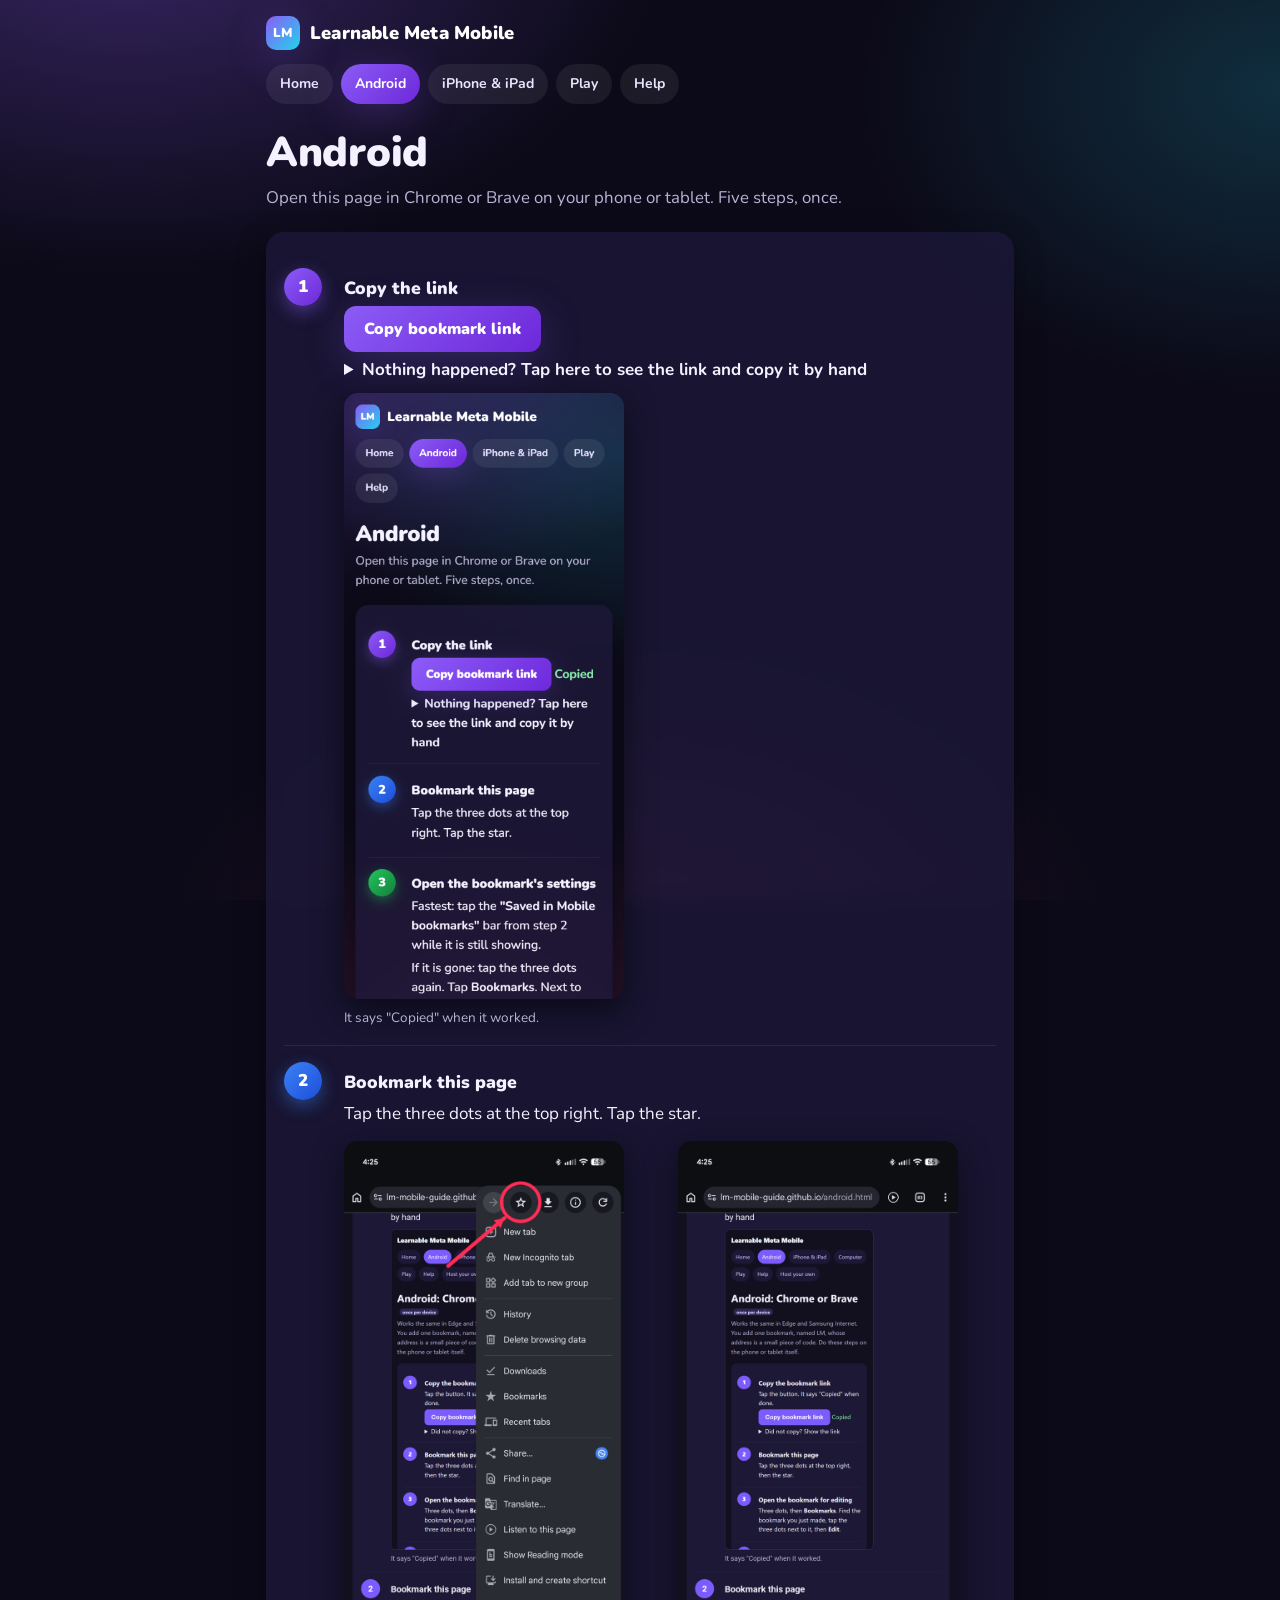
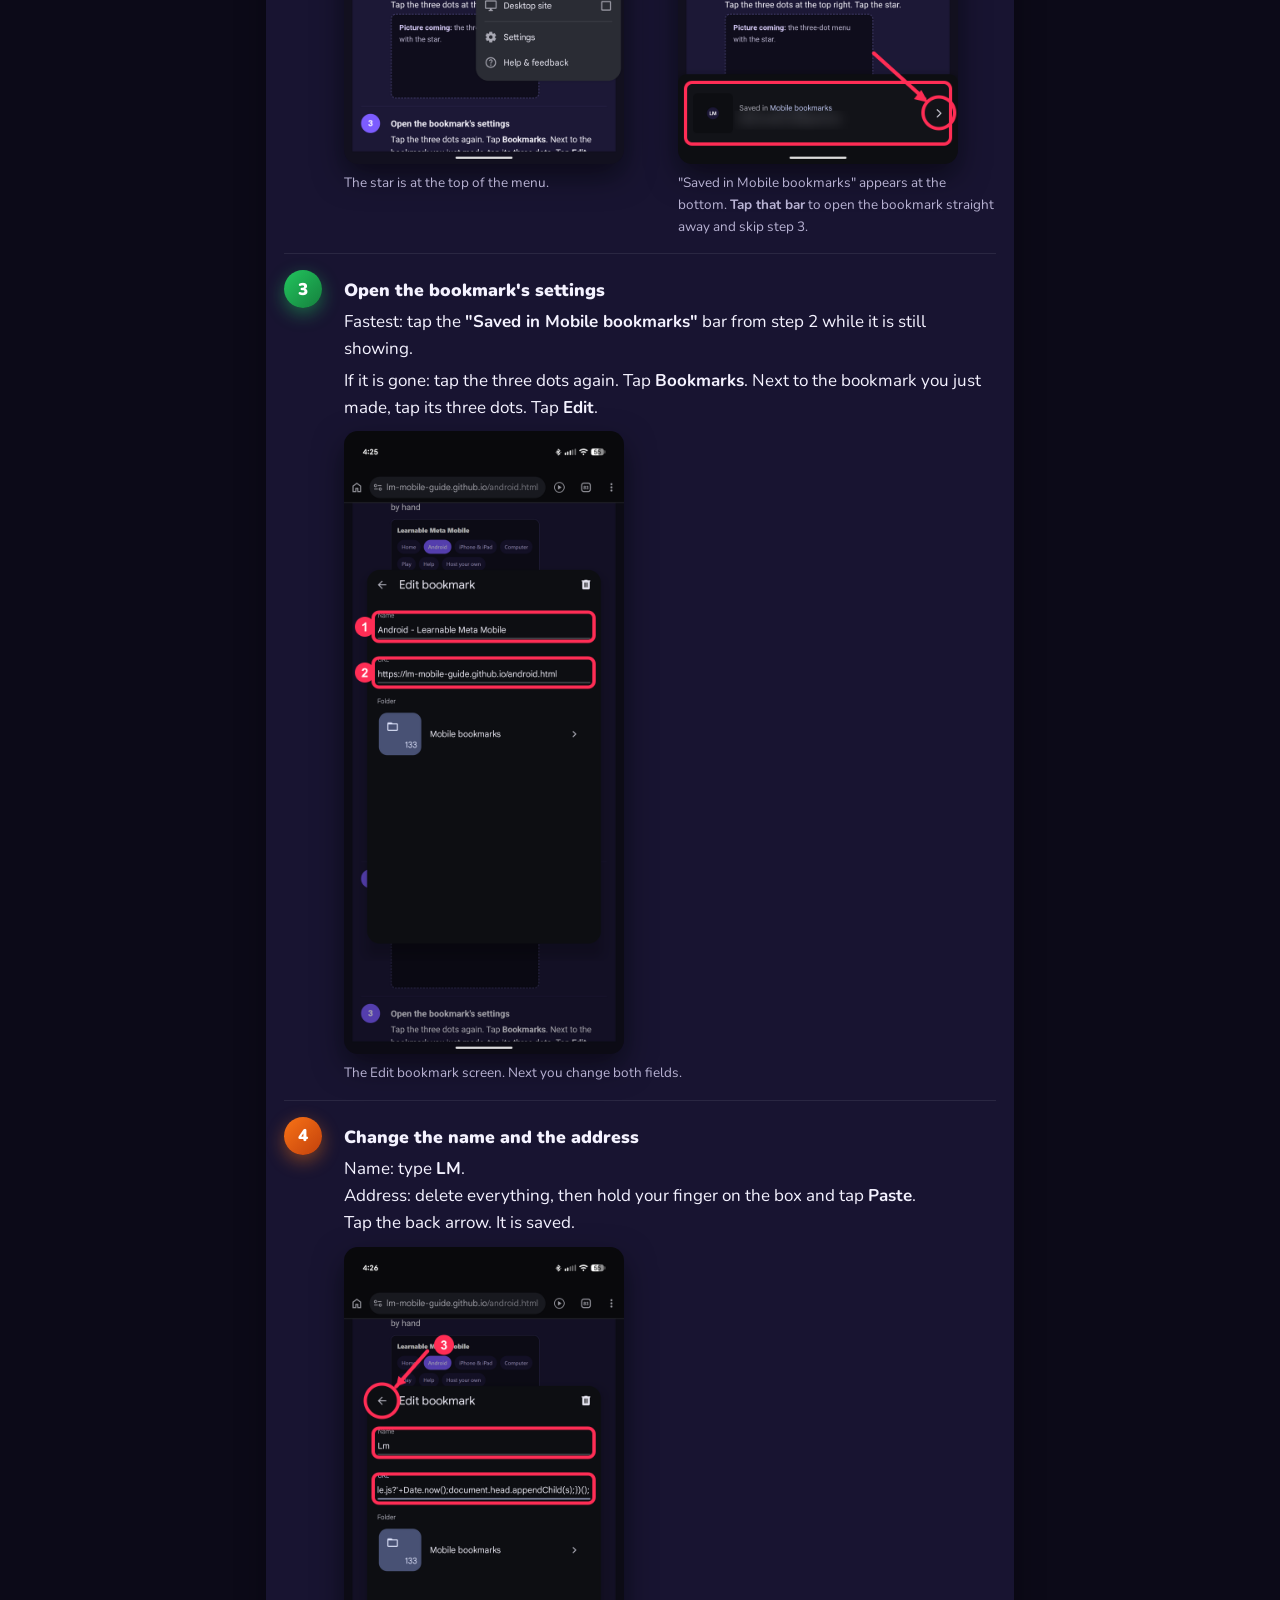
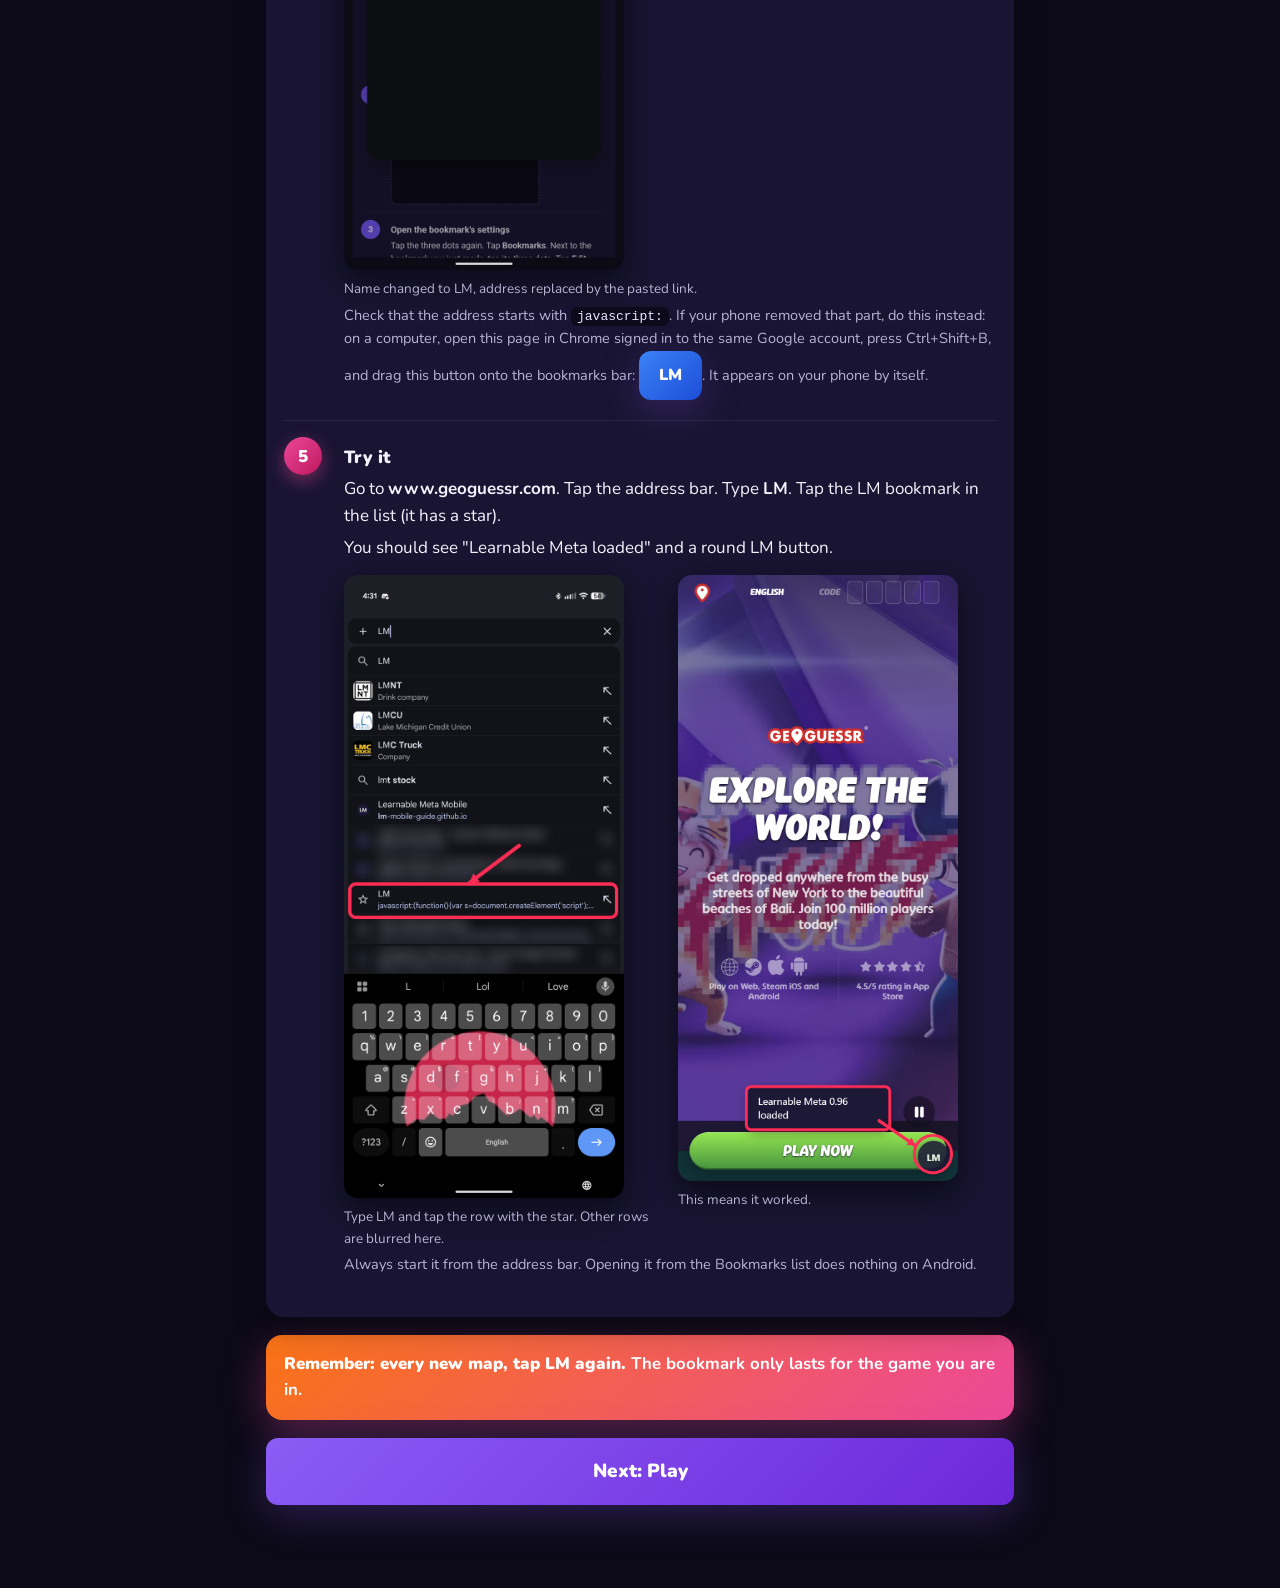
==== commit e55dfdbc: "Guide: address-bar picture on Play, no emojis, calmer look" ====
--- a/docs/android.html
+++ b/docs/android.html
@@ -102,7 +102,6 @@
   </section>
 
   <div class="remember">
-    <div class="icon">🔖</div>
     <div><b>Remember: every new map, tap LM again.</b> The bookmark only lasts for the game you are in.</div>
   </div>
 
--- a/docs/style.css
+++ b/docs/style.css
@@ -88,8 +88,8 @@
 
 /* hero (home) */
 .hero { display: grid; grid-template-columns: 1.2fr .8fr; gap: 18px; align-items: center; margin: 6px 0 20px; }
-.hero img { width: 100%; max-width: 300px; margin: 0 auto; display: block; border-radius: 22px; box-shadow: 0 25px 60px rgba(0, 0, 0, .55), var(--glow); transform: rotate(3deg); }
-@media (max-width: 640px) { .hero { grid-template-columns: 1fr; } .hero img { max-width: 240px; transform: rotate(2deg); } }
+.hero img { width: 100%; max-width: 300px; margin: 0 auto; display: block; border-radius: 22px; box-shadow: 0 25px 60px rgba(0, 0, 0, .55), var(--glow); }
+@media (max-width: 640px) { .hero { grid-template-columns: 1fr; } .hero img { max-width: 240px; } }
 
 /* the big reminder */
 .remember {
@@ -97,7 +97,6 @@
   background: linear-gradient(135deg, #f97316, #ec4899); box-shadow: 0 12px 40px rgba(236, 72, 153, .35);
   font-weight: 700; font-size: 1.05rem;
 }
-.remember .icon { flex: none; width: 46px; height: 46px; border-radius: 50%; background: rgba(255, 255, 255, .2); display: flex; align-items: center; justify-content: center; font-size: 24px; }
 .remember b { font-weight: 900; }
 
 /* step-by-step blocks */
@@ -125,17 +124,9 @@
 .card { display: block; border-radius: 18px; padding: 22px 18px; text-decoration: none; color: #fff; background: linear-gradient(135deg, var(--purple), var(--violet)); box-shadow: 0 14px 40px rgba(0, 0, 0, .4); transition: transform .15s ease; }
 .card.android { background: linear-gradient(135deg, #22c55e, #0f766e); }
 .card.iphone { background: linear-gradient(135deg, #3b82f6, #4f46e5); }
-.card:hover { transform: translateY(-3px) scale(1.01); }
-.card .big-icon { font-size: 30px; display: block; margin-bottom: 6px; }
+.card:hover { transform: translateY(-2px); }
 .card b { display: block; font-size: 1.2rem; margin-bottom: 4px; font-weight: 900; }
 .card span { color: rgba(255, 255, 255, .88); font-size: 14.5px; }
 .next { margin-top: 18px; }
 footer { color: var(--muted); font-size: 14px; text-align: center; margin-top: 28px; }
 
-@media (prefers-reduced-motion: no-preference) {
-  main > * { animation: rise .5s ease both; }
-  main > *:nth-child(2) { animation-delay: .05s; }
-  main > *:nth-child(3) { animation-delay: .1s; }
-  main > *:nth-child(4) { animation-delay: .15s; }
-  @keyframes rise { from { opacity: 0; transform: translateY(10px); } to { opacity: 1; transform: none; } }
-}
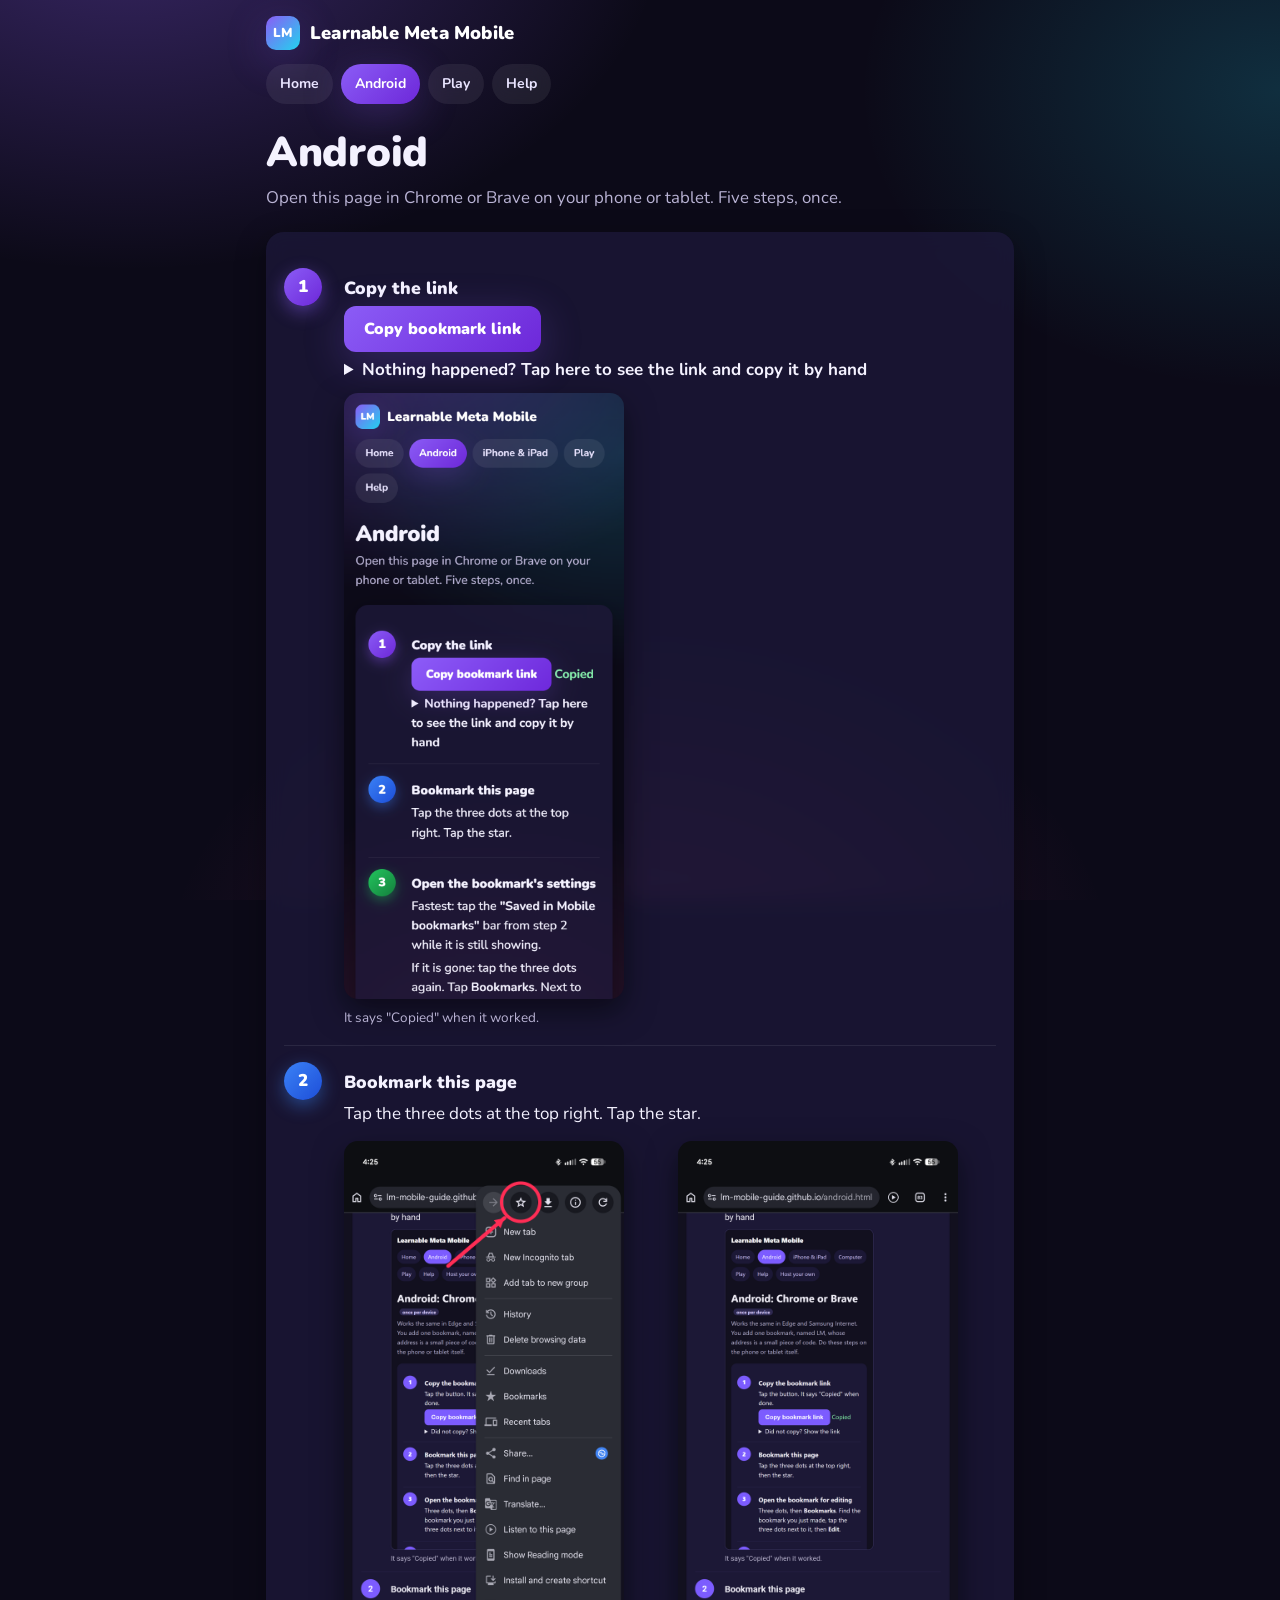
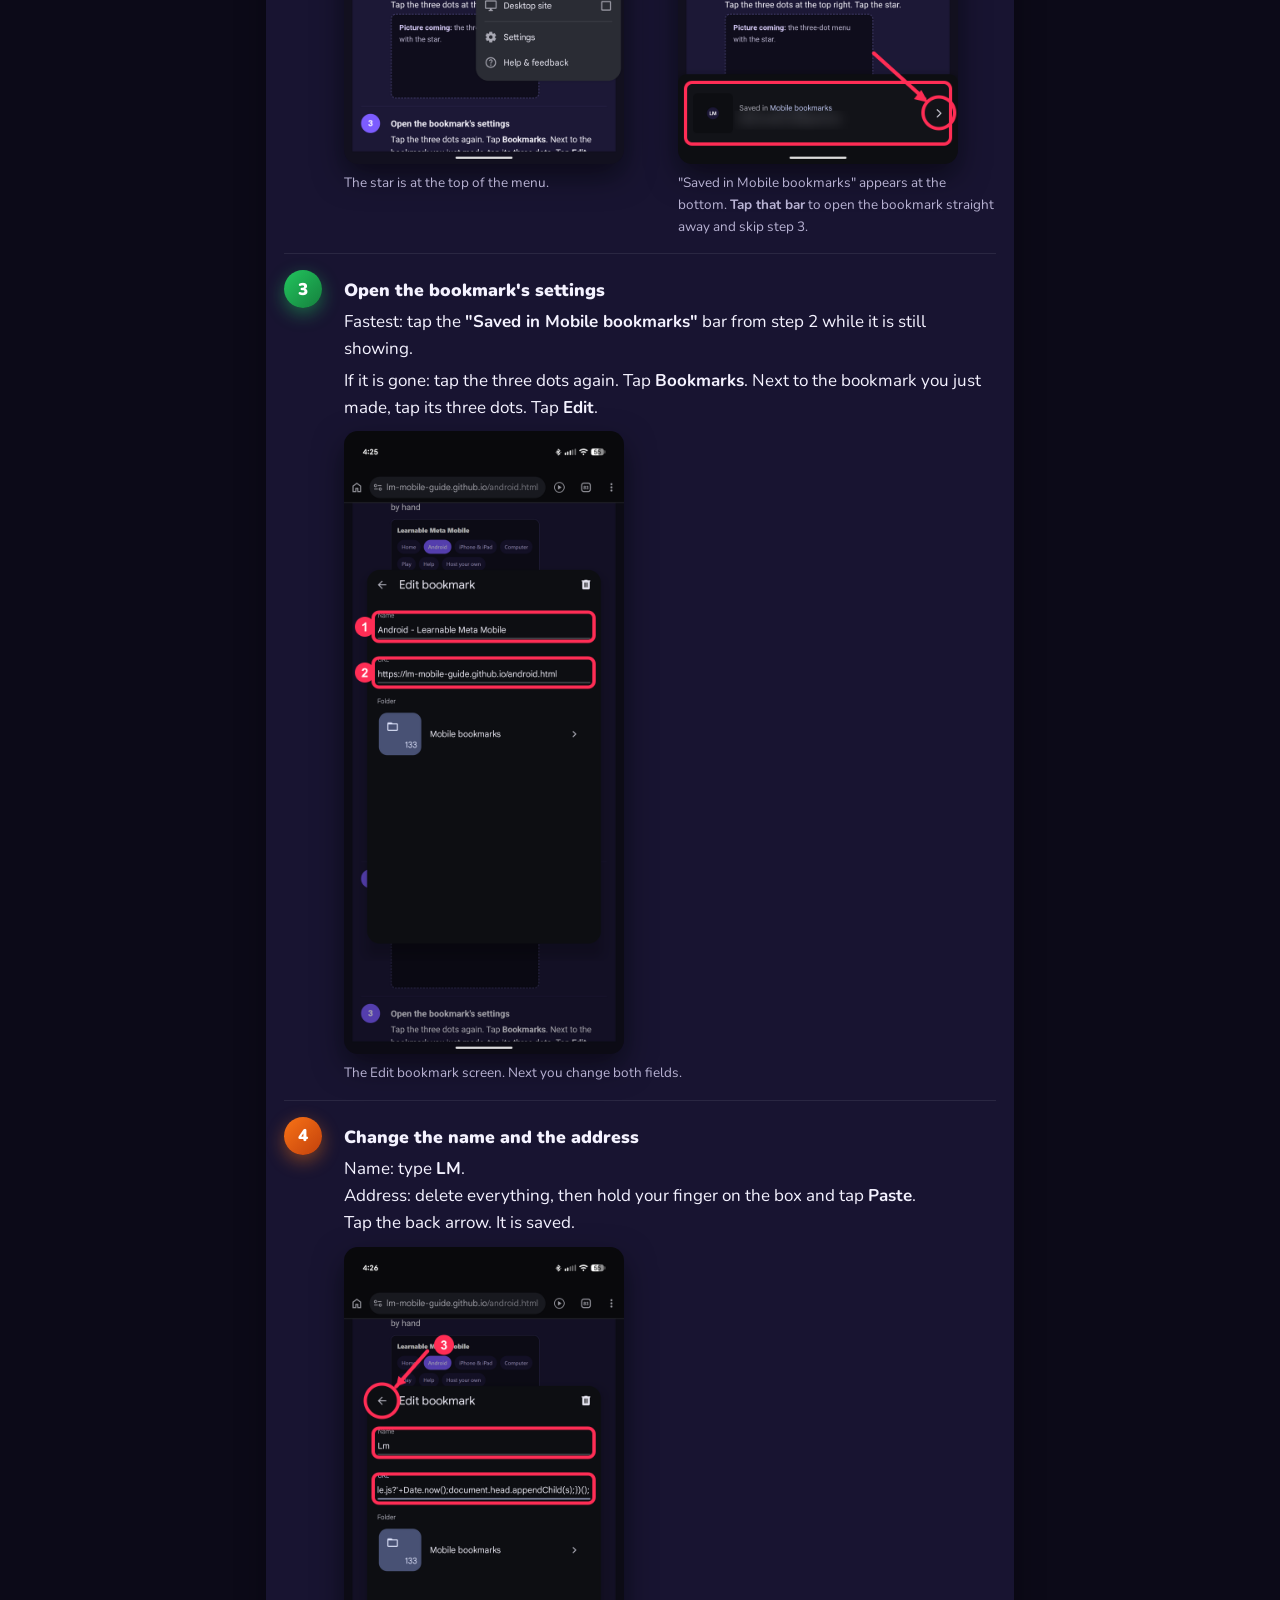
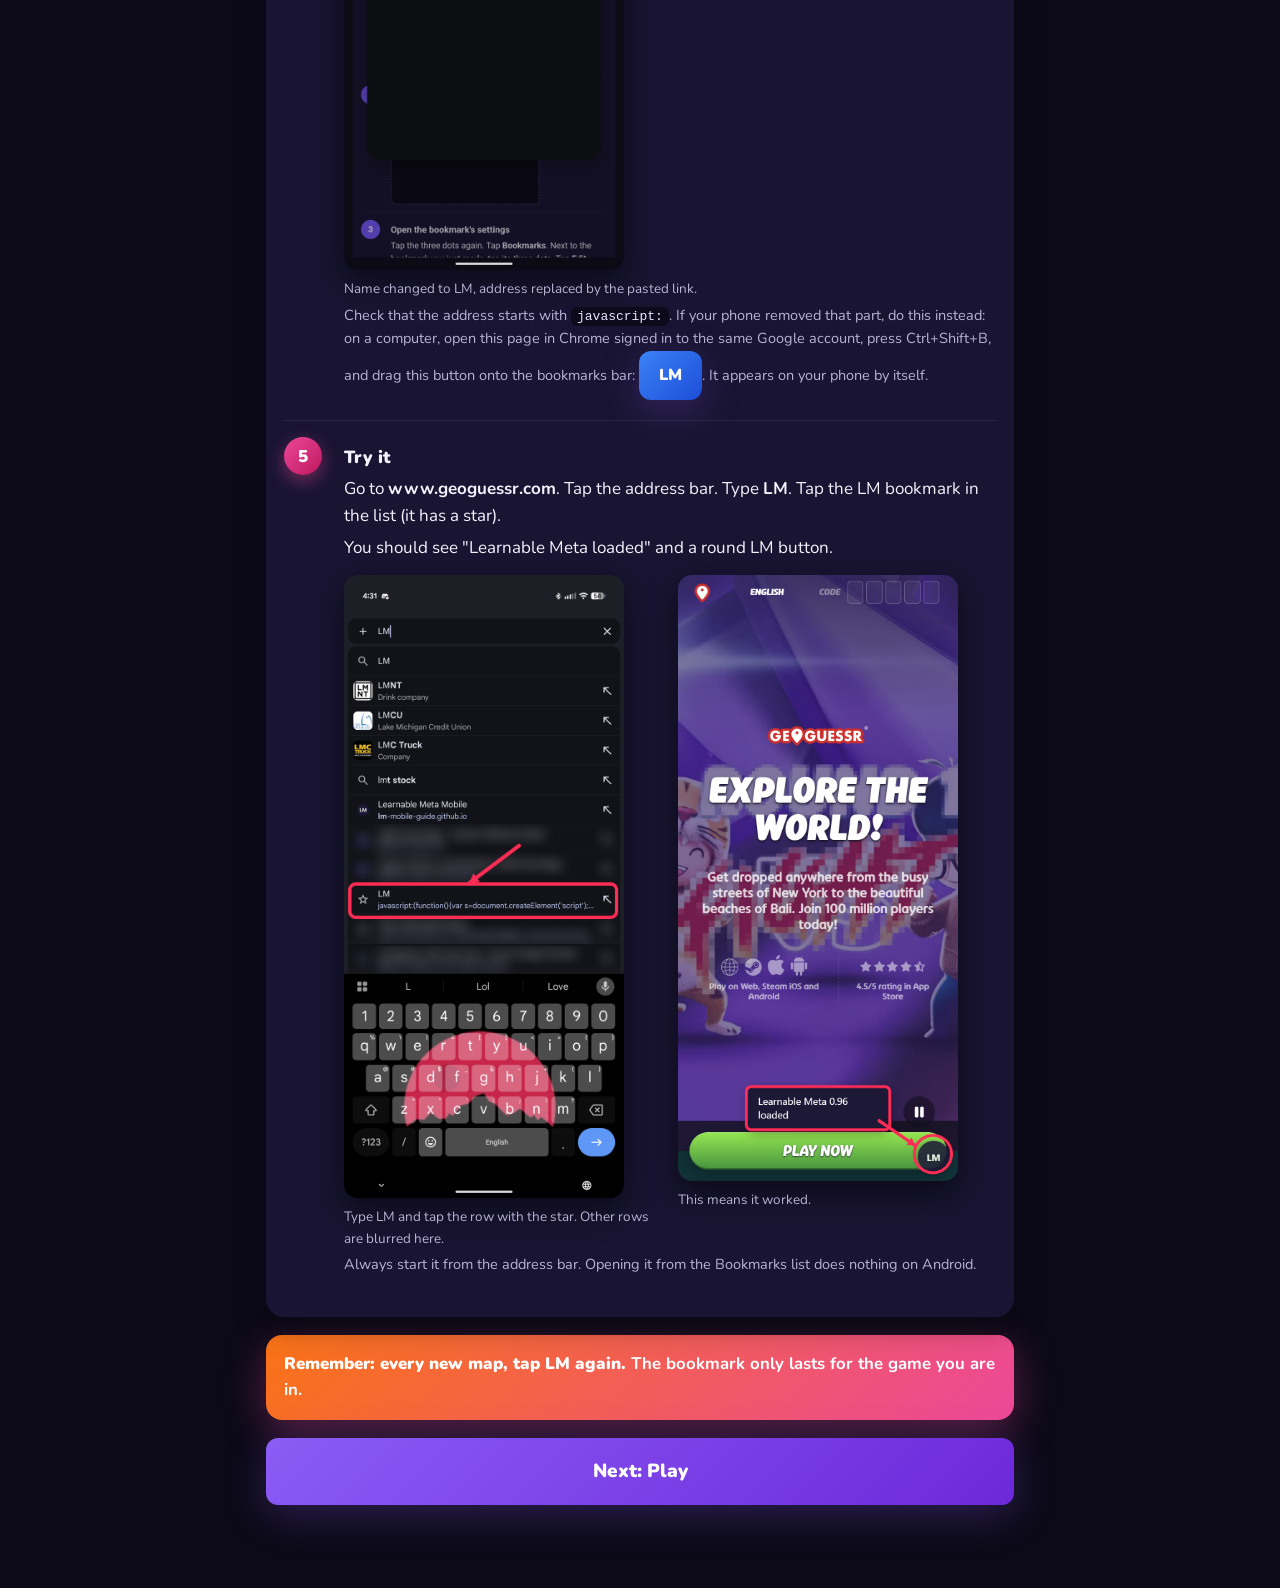
==== commit 8223f615: "Guide: Android only, remove the iPhone and iPad page" ====
--- a/docs/android.html
+++ b/docs/android.html
@@ -13,7 +13,6 @@
   <nav class="menu">
     <a href="index.html">Home</a>
     <a href="android.html">Android</a>
-    <a href="iphone.html">iPhone &amp; iPad</a>
     <a href="play.html">Play</a>
     <a href="help.html">Help</a>
   </nav>
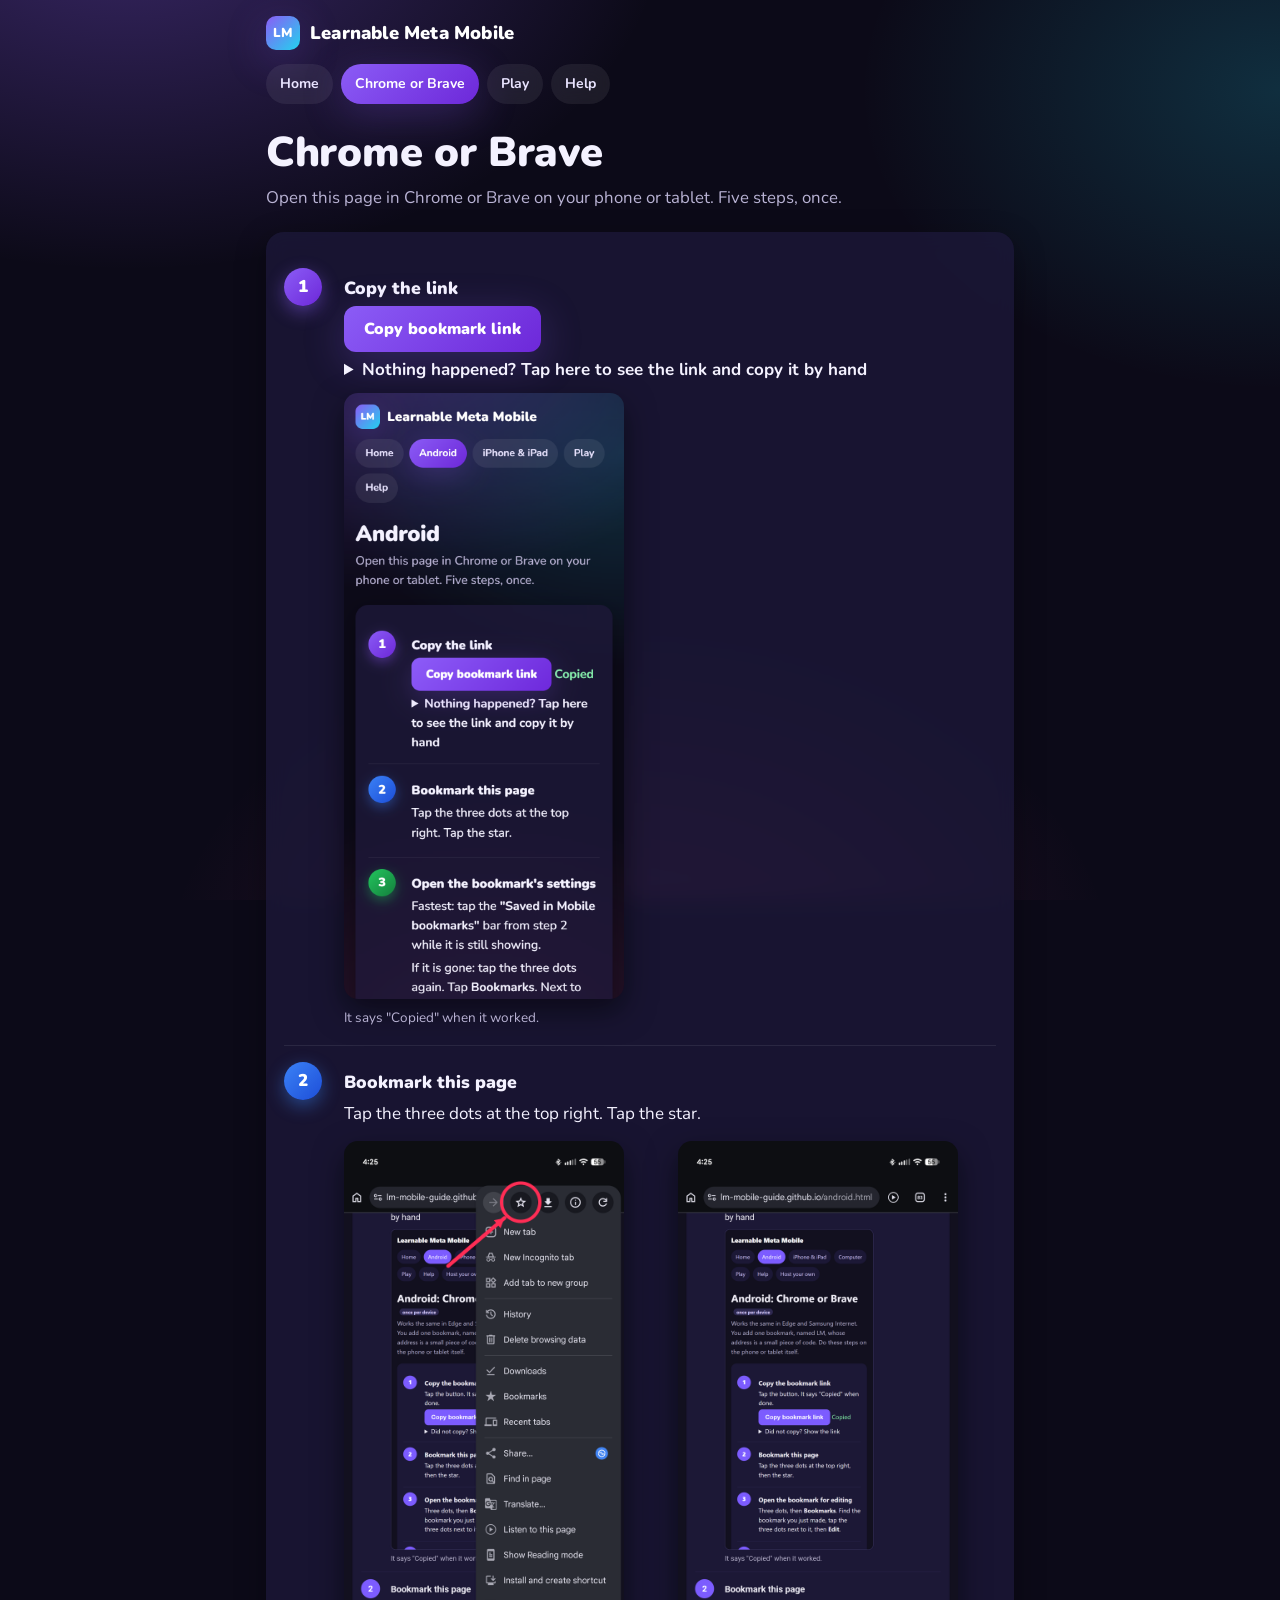
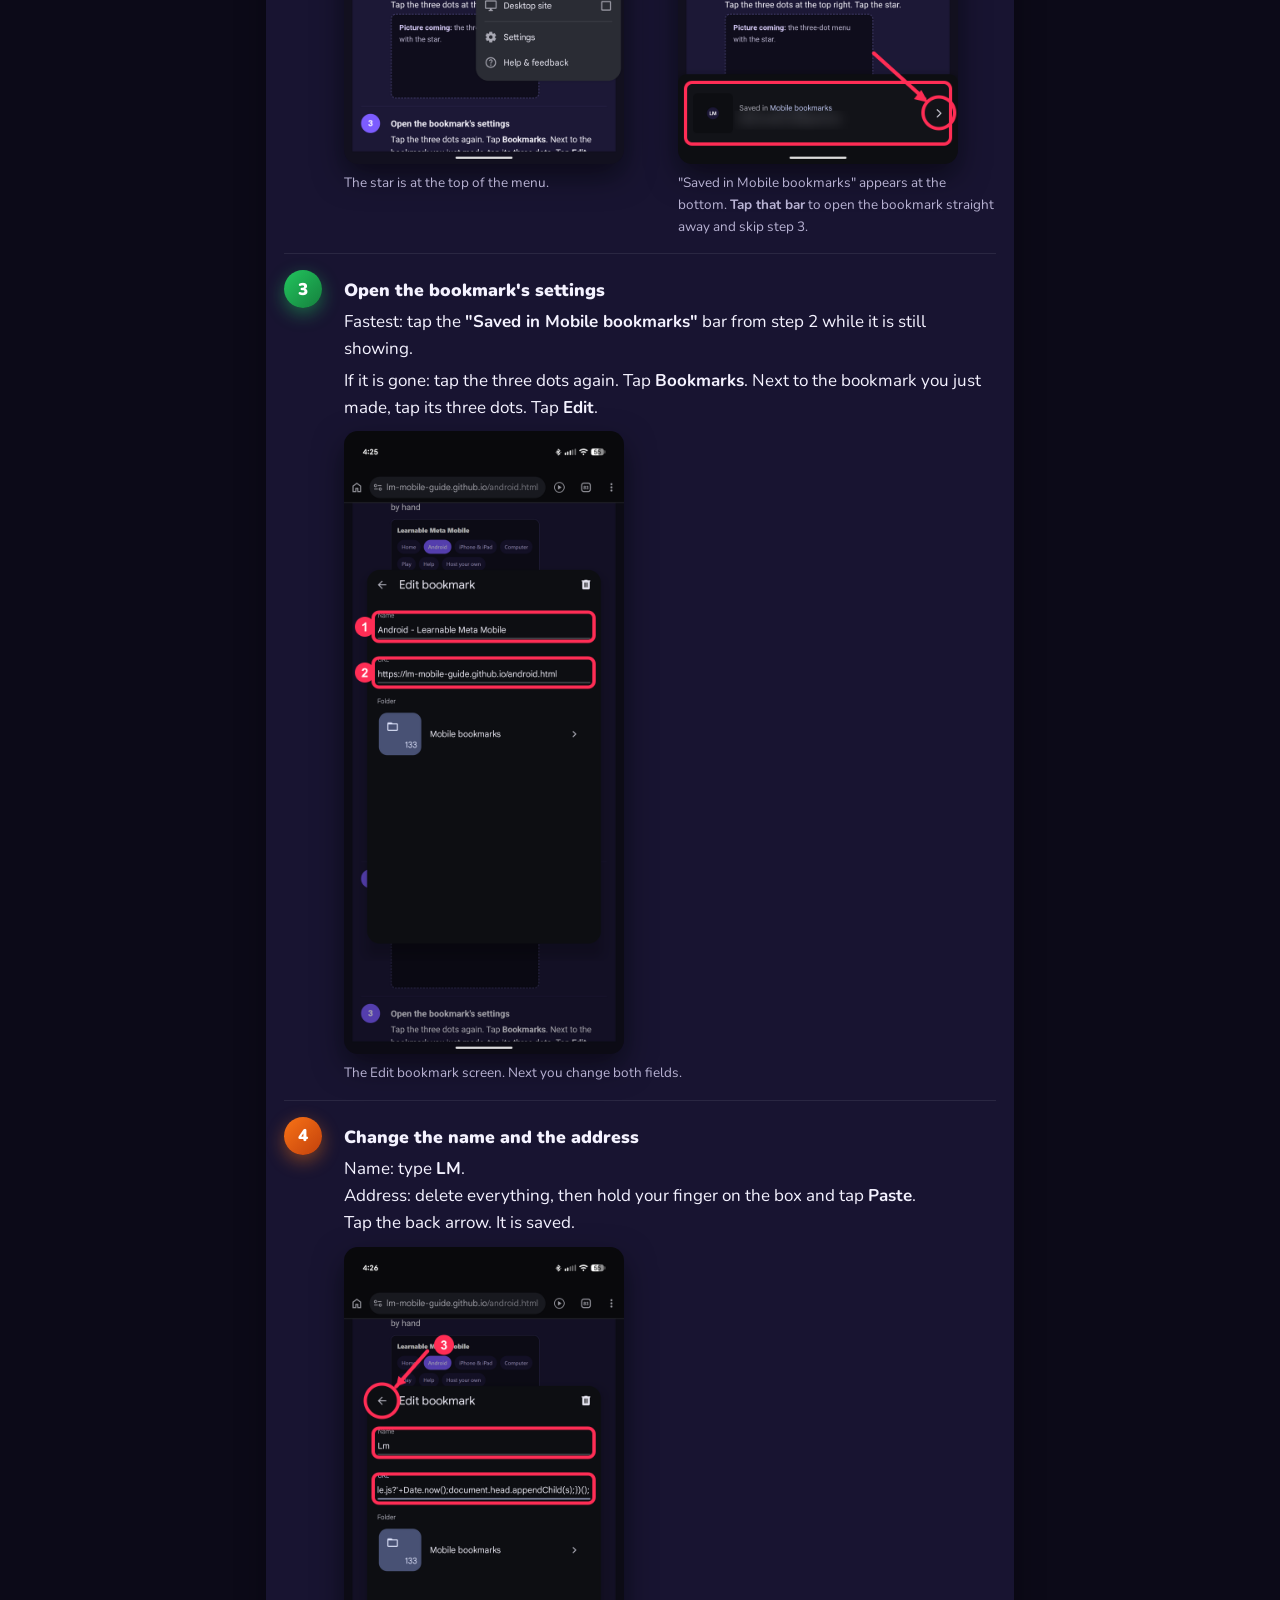
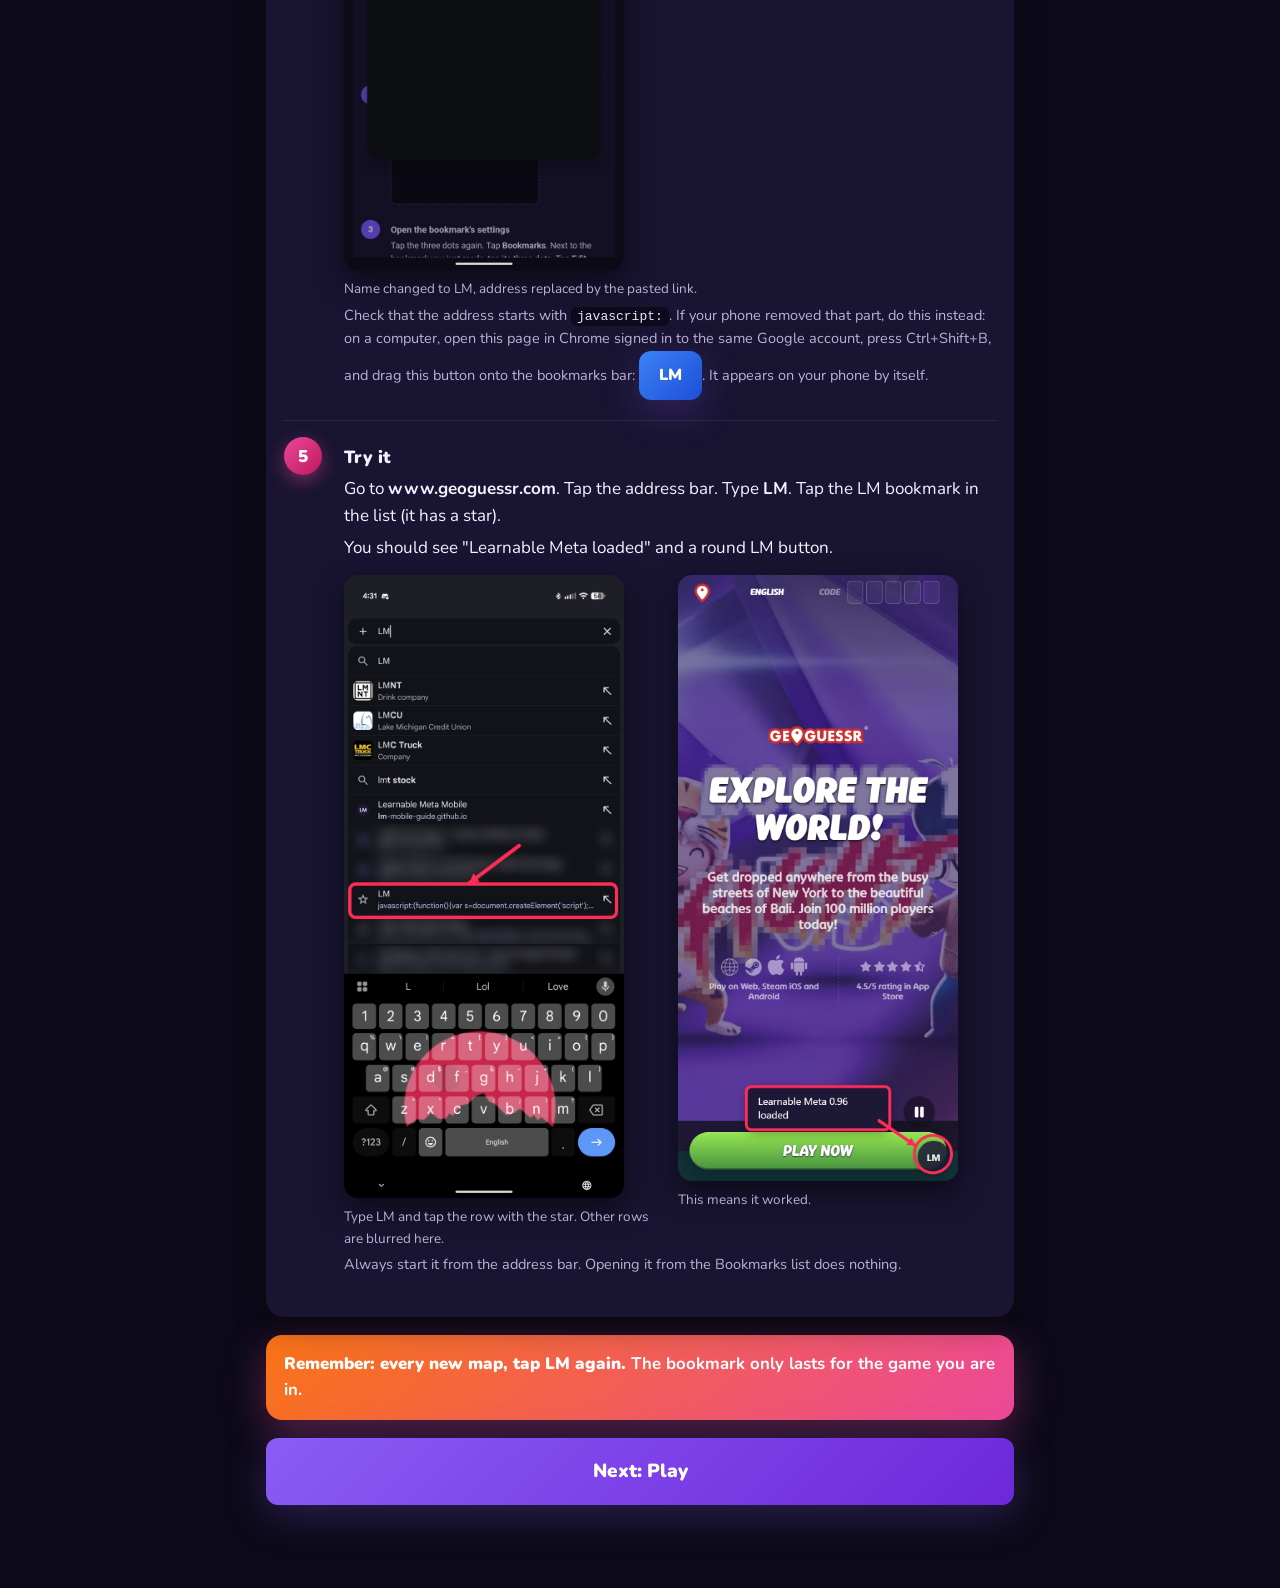
==== commit 78aa3fd3: "Guide: say Chrome or Brave instead of Android" ====
--- a/docs/android.html
+++ b/docs/android.html
@@ -3,7 +3,7 @@
 <head>
 <meta charset="utf-8">
 <meta name="viewport" content="width=device-width, initial-scale=1">
-<title>Android - Learnable Meta Mobile</title>
+<title>Chrome or Brave - Learnable Meta Mobile</title>
 <link rel="icon" href="favicon.svg">
 <link rel="stylesheet" href="style.css">
 </head>
@@ -12,13 +12,13 @@
   <a class="brand" href="index.html">Learnable Meta Mobile</a>
   <nav class="menu">
     <a href="index.html">Home</a>
-    <a href="android.html">Android</a>
+    <a href="android.html">Chrome or Brave</a>
     <a href="play.html">Play</a>
     <a href="help.html">Help</a>
   </nav>
 </header>
 <main>
-  <h1>Android</h1>
+  <h1>Chrome or Brave</h1>
   <p class="sub">Open this page in Chrome or Brave on your phone or tablet. Five steps, once.</p>
 
   <section>
@@ -95,7 +95,7 @@
             <figcaption>This means it worked.</figcaption>
           </figure>
         </div>
-        <p class="hint">Always start it from the address bar. Opening it from the Bookmarks list does nothing on Android.</p>
+        <p class="hint">Always start it from the address bar. Opening it from the Bookmarks list does nothing.</p>
       </div>
     </div>
   </section>
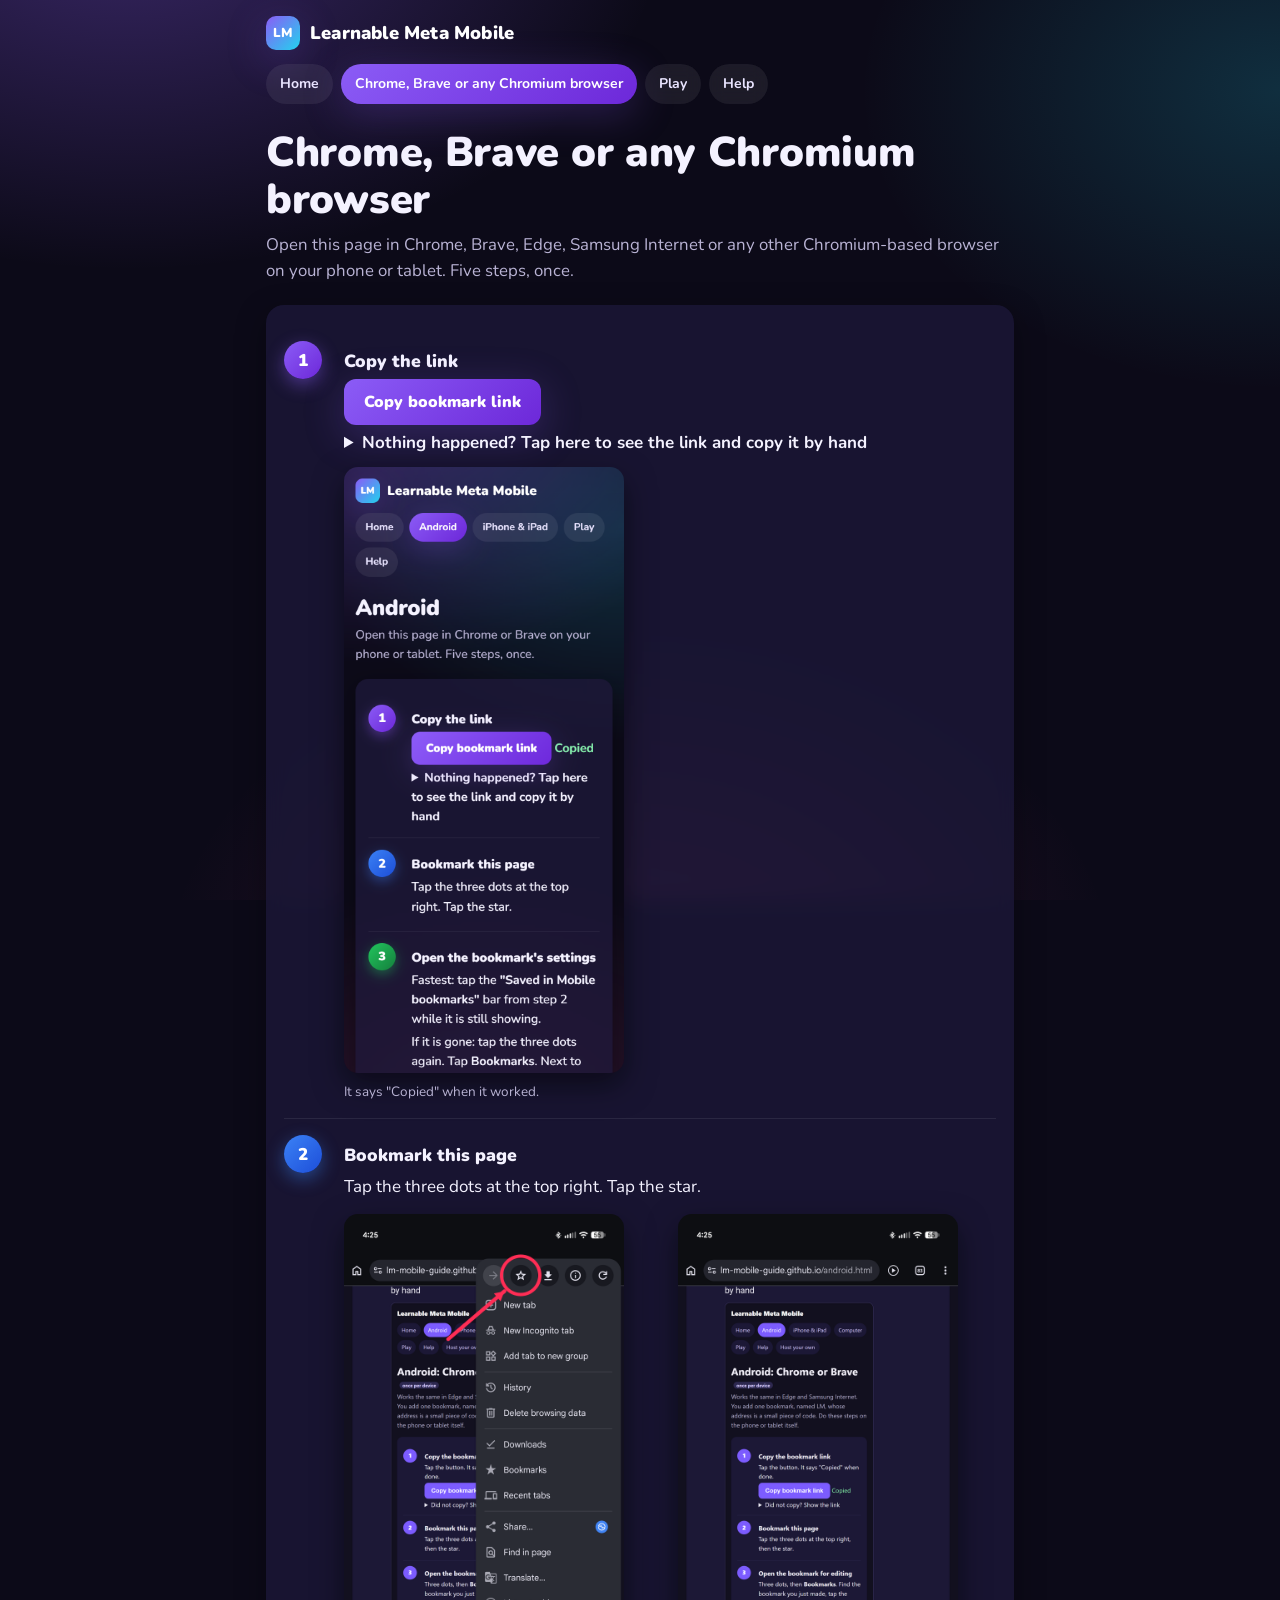
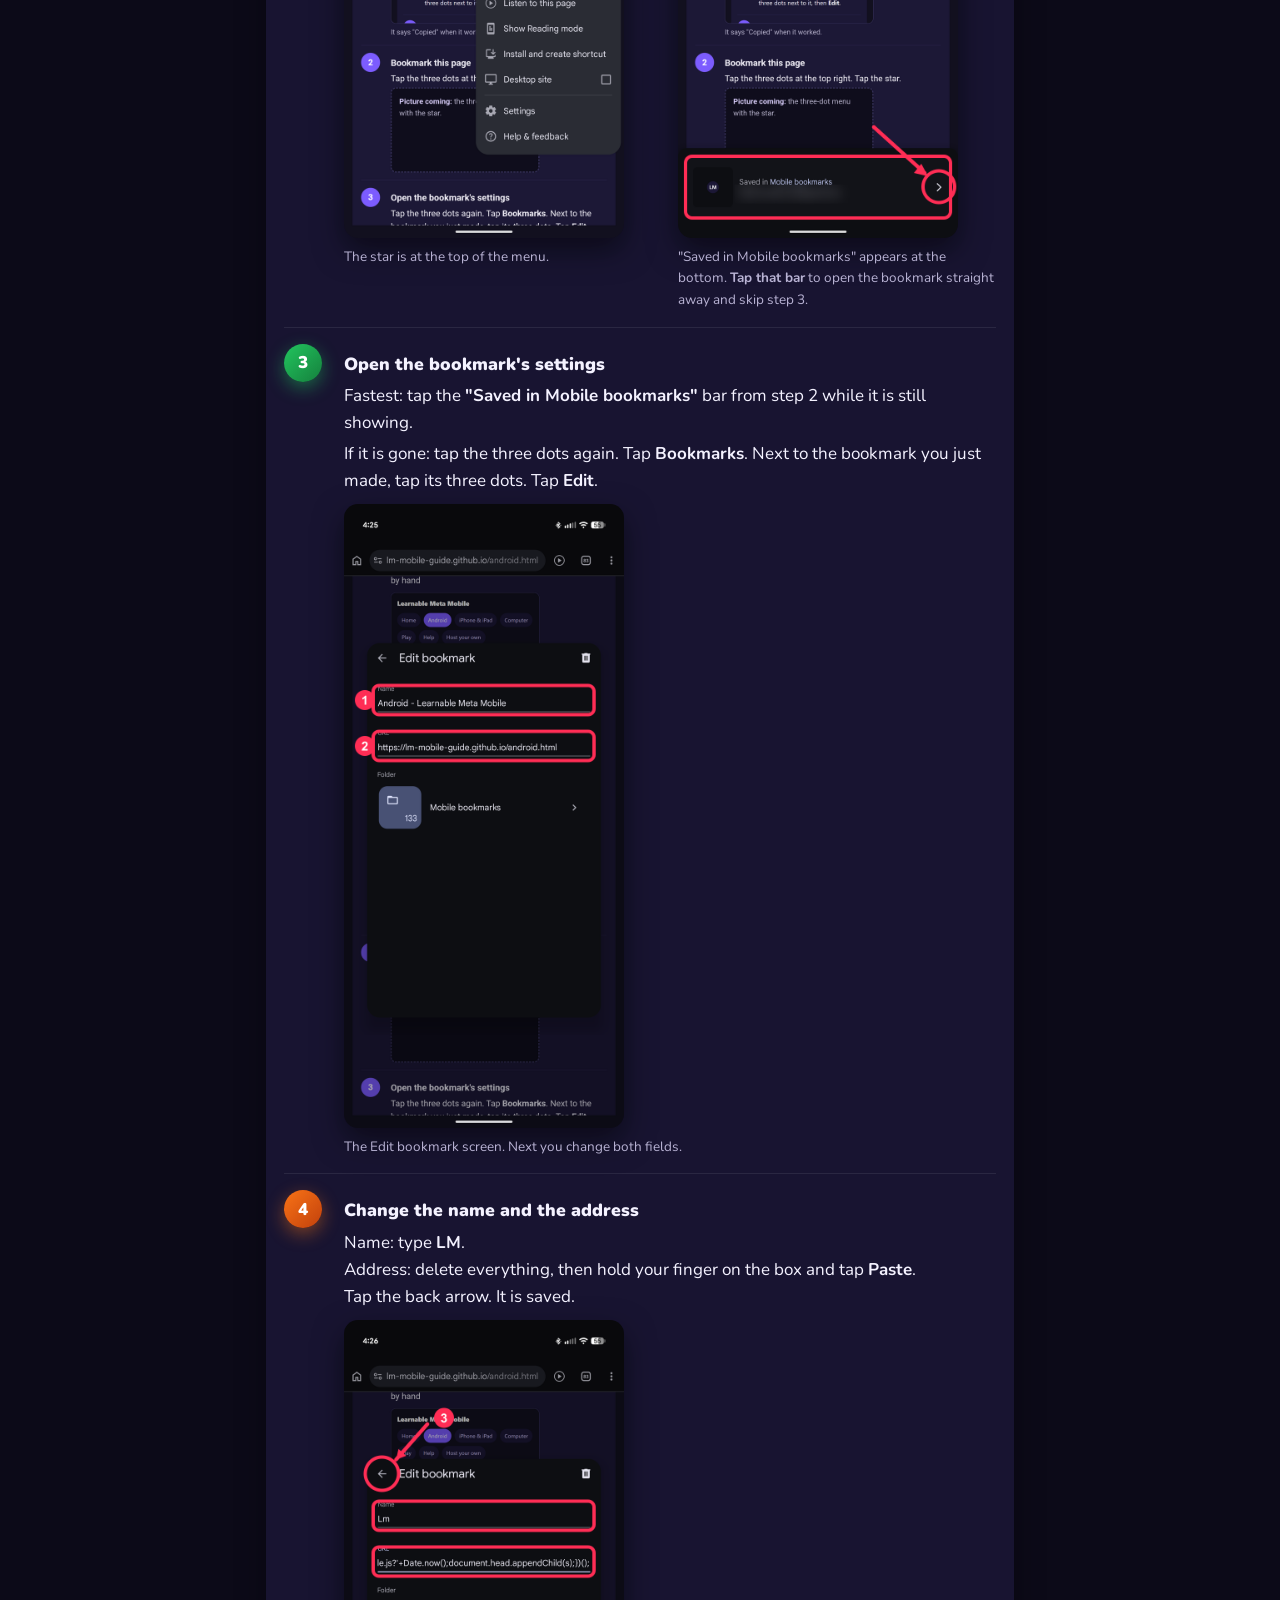
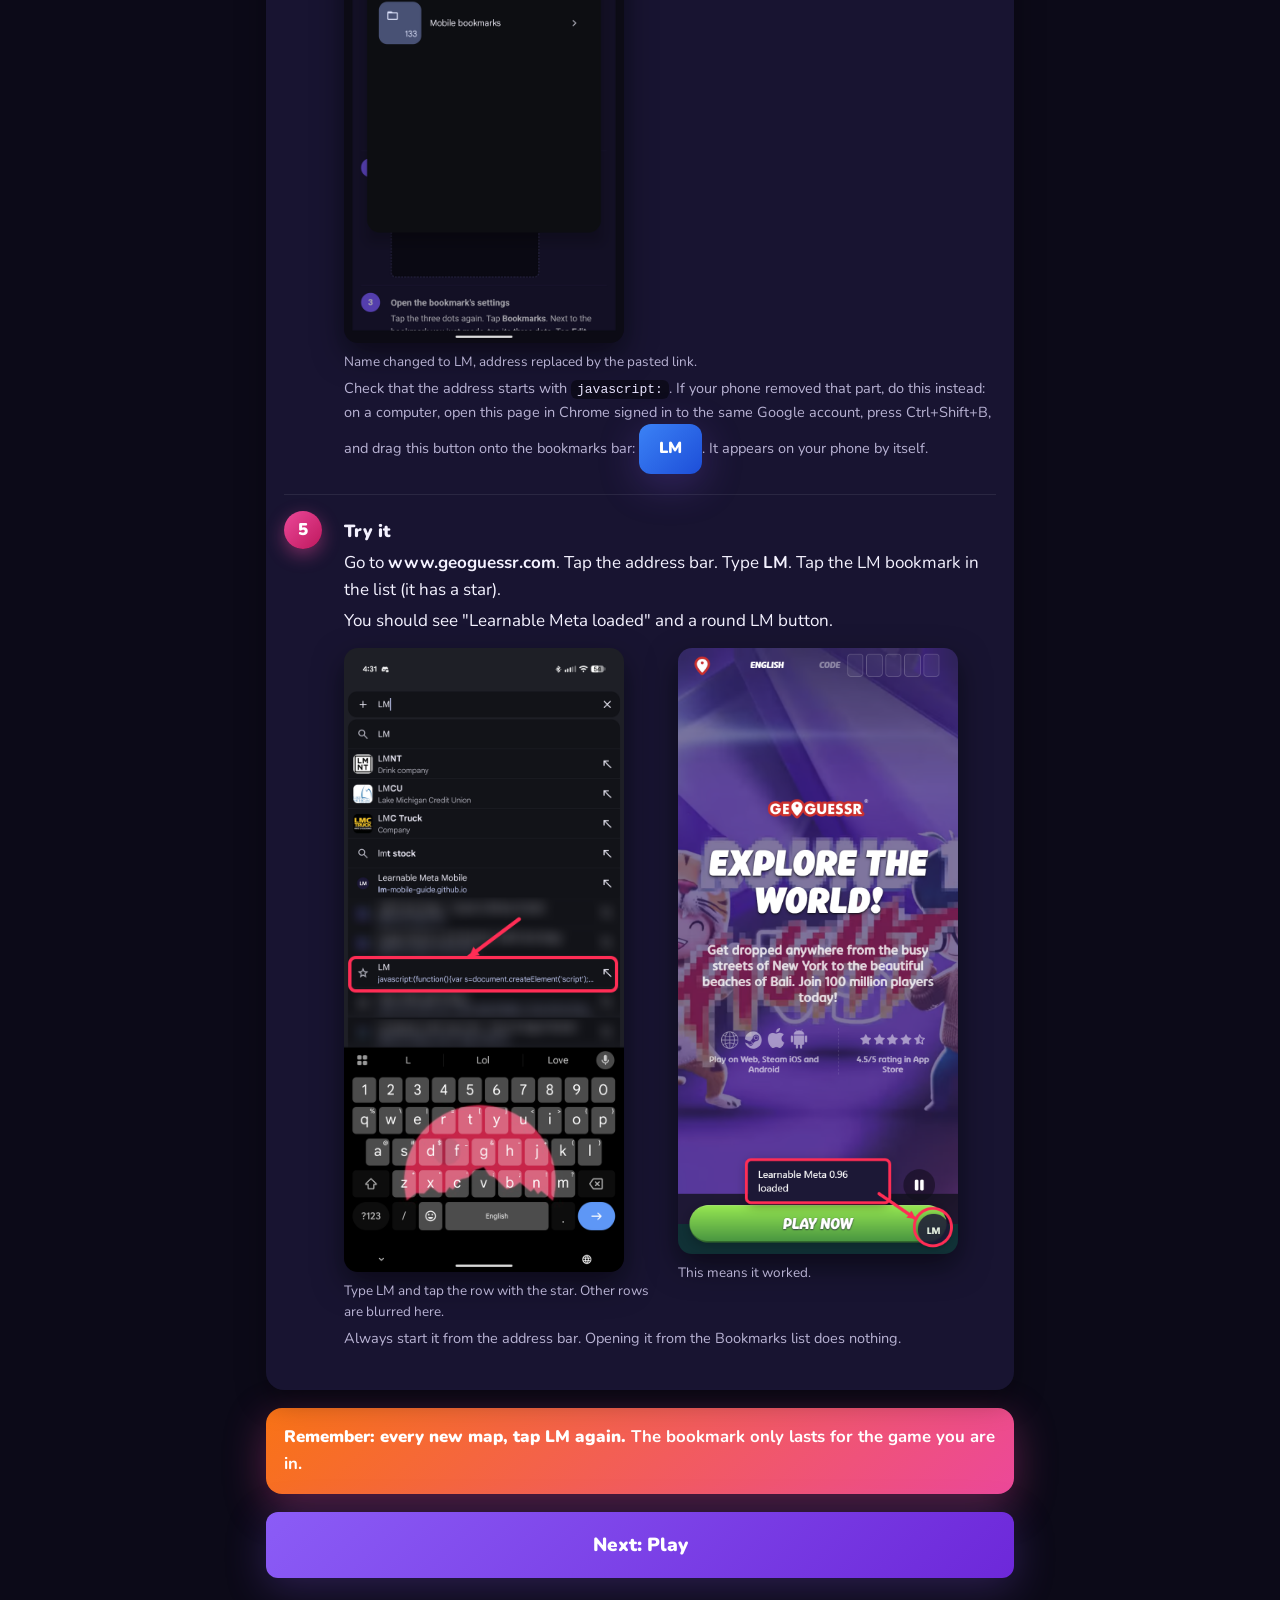
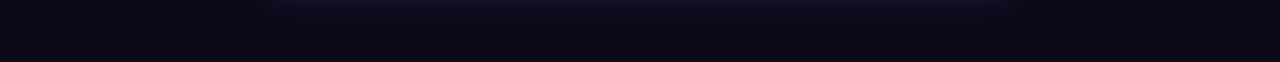
==== commit 1da3d109: "Guide: Chrome, Brave or any Chromium browser" ====
--- a/docs/android.html
+++ b/docs/android.html
@@ -3,7 +3,7 @@
 <head>
 <meta charset="utf-8">
 <meta name="viewport" content="width=device-width, initial-scale=1">
-<title>Chrome or Brave - Learnable Meta Mobile</title>
+<title>Chrome, Brave or any Chromium browser - Learnable Meta Mobile</title>
 <link rel="icon" href="favicon.svg">
 <link rel="stylesheet" href="style.css">
 </head>
@@ -12,14 +12,14 @@
   <a class="brand" href="index.html">Learnable Meta Mobile</a>
   <nav class="menu">
     <a href="index.html">Home</a>
-    <a href="android.html">Chrome or Brave</a>
+    <a href="android.html">Chrome, Brave or any Chromium browser</a>
     <a href="play.html">Play</a>
     <a href="help.html">Help</a>
   </nav>
 </header>
 <main>
-  <h1>Chrome or Brave</h1>
-  <p class="sub">Open this page in Chrome or Brave on your phone or tablet. Five steps, once.</p>
+  <h1>Chrome, Brave or any Chromium browser</h1>
+  <p class="sub">Open this page in Chrome, Brave, Edge, Samsung Internet or any other Chromium-based browser on your phone or tablet. Five steps, once.</p>
 
   <section>
     <div class="step">
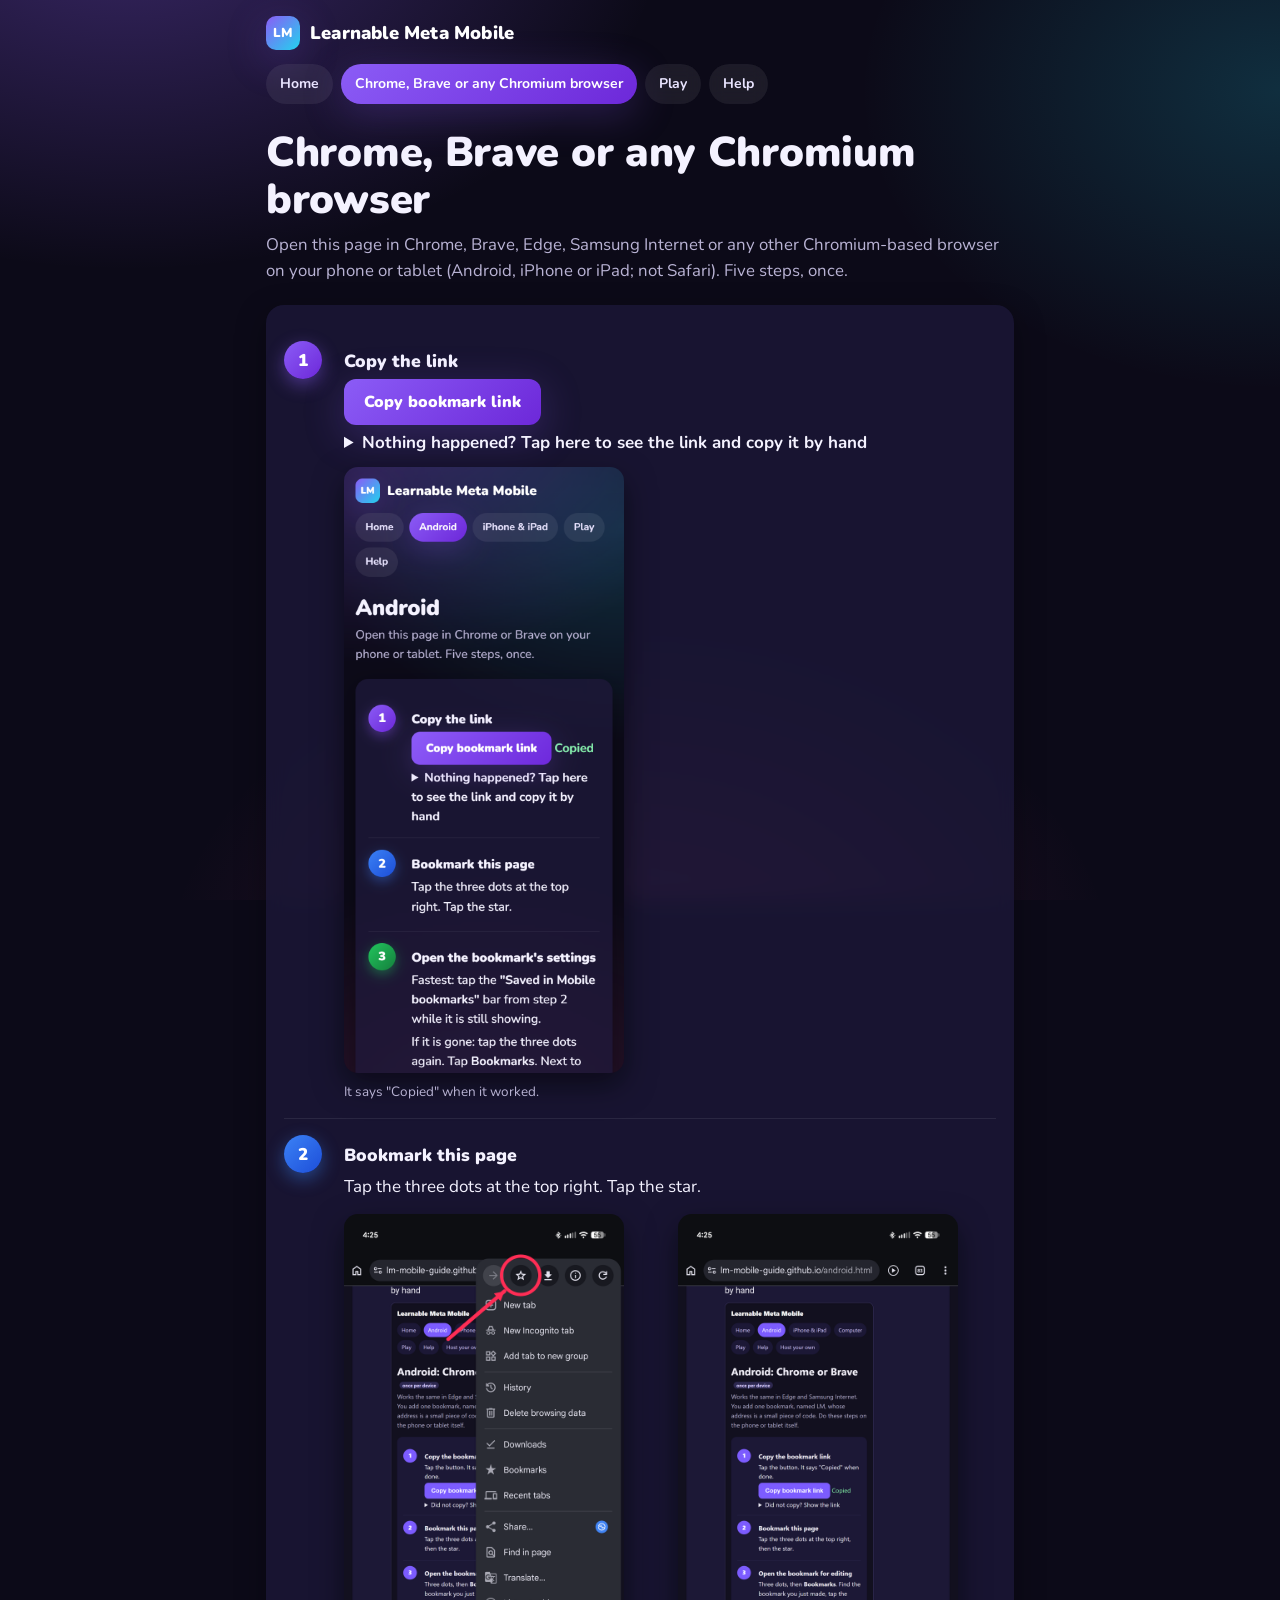
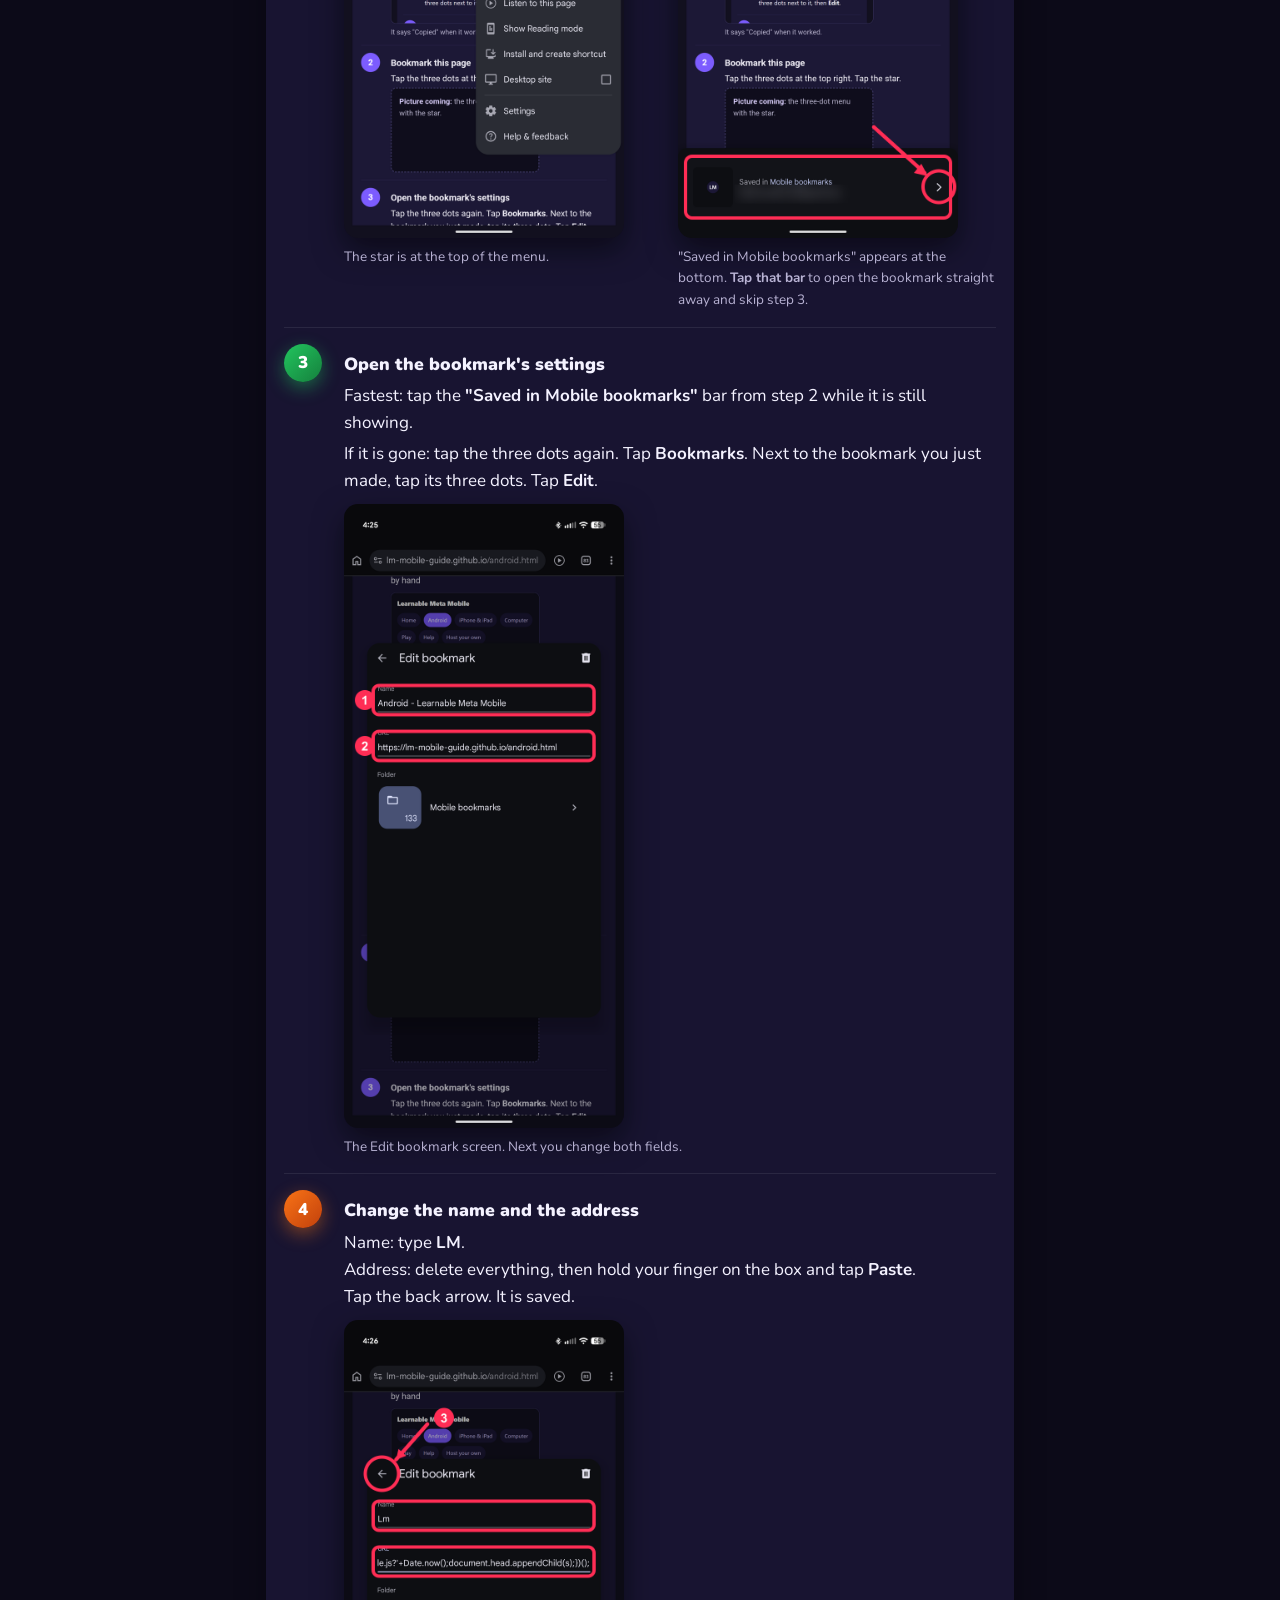
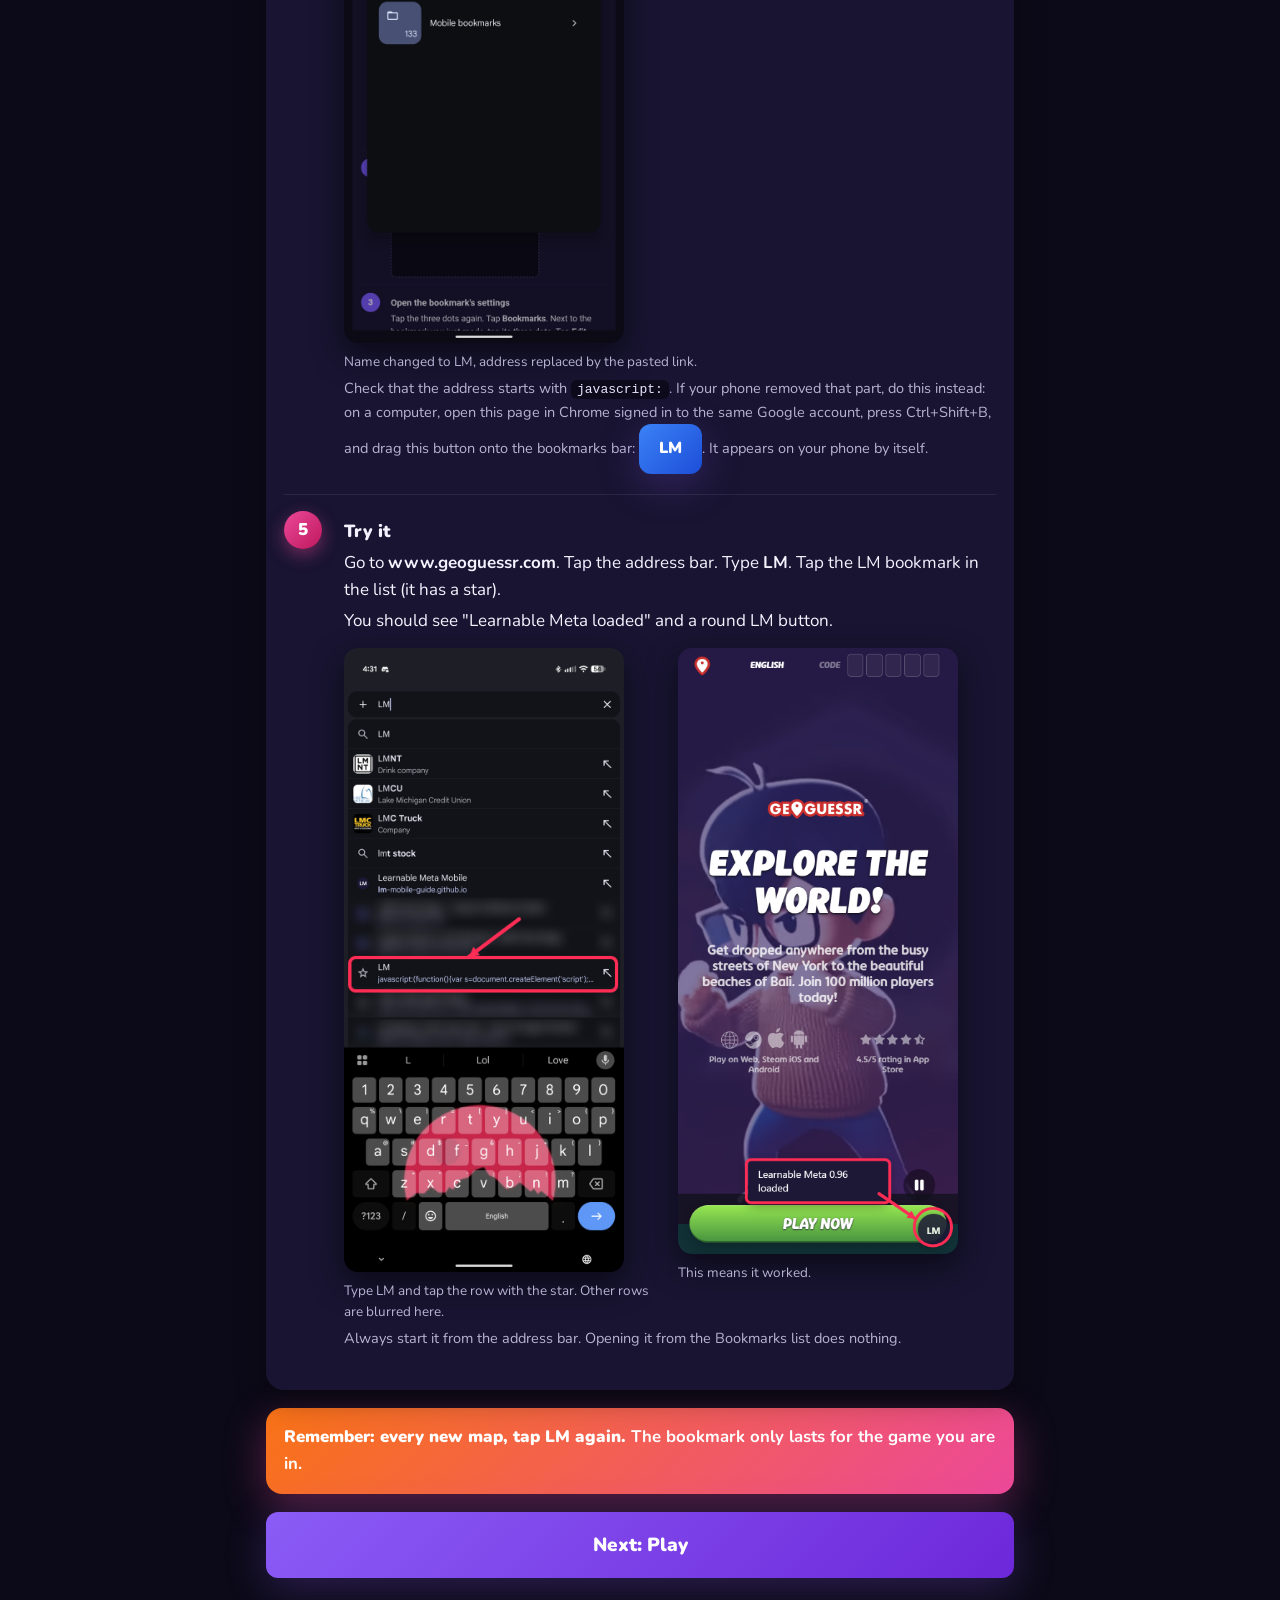
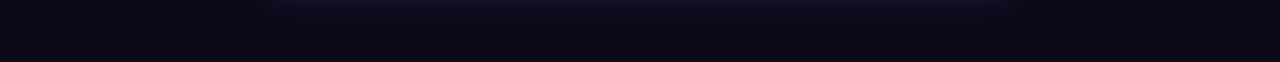
==== commit 27de0f30: "iPhone and iPad work in Chromium browsers, not Safari; disclaimer first in the post" ====
--- a/docs/android.html
+++ b/docs/android.html
@@ -19,7 +19,7 @@
 </header>
 <main>
   <h1>Chrome, Brave or any Chromium browser</h1>
-  <p class="sub">Open this page in Chrome, Brave, Edge, Samsung Internet or any other Chromium-based browser on your phone or tablet. Five steps, once.</p>
+  <p class="sub">Open this page in Chrome, Brave, Edge, Samsung Internet or any other Chromium-based browser on your phone or tablet (Android, iPhone or iPad; not Safari). Five steps, once.</p>
 
   <section>
     <div class="step">
